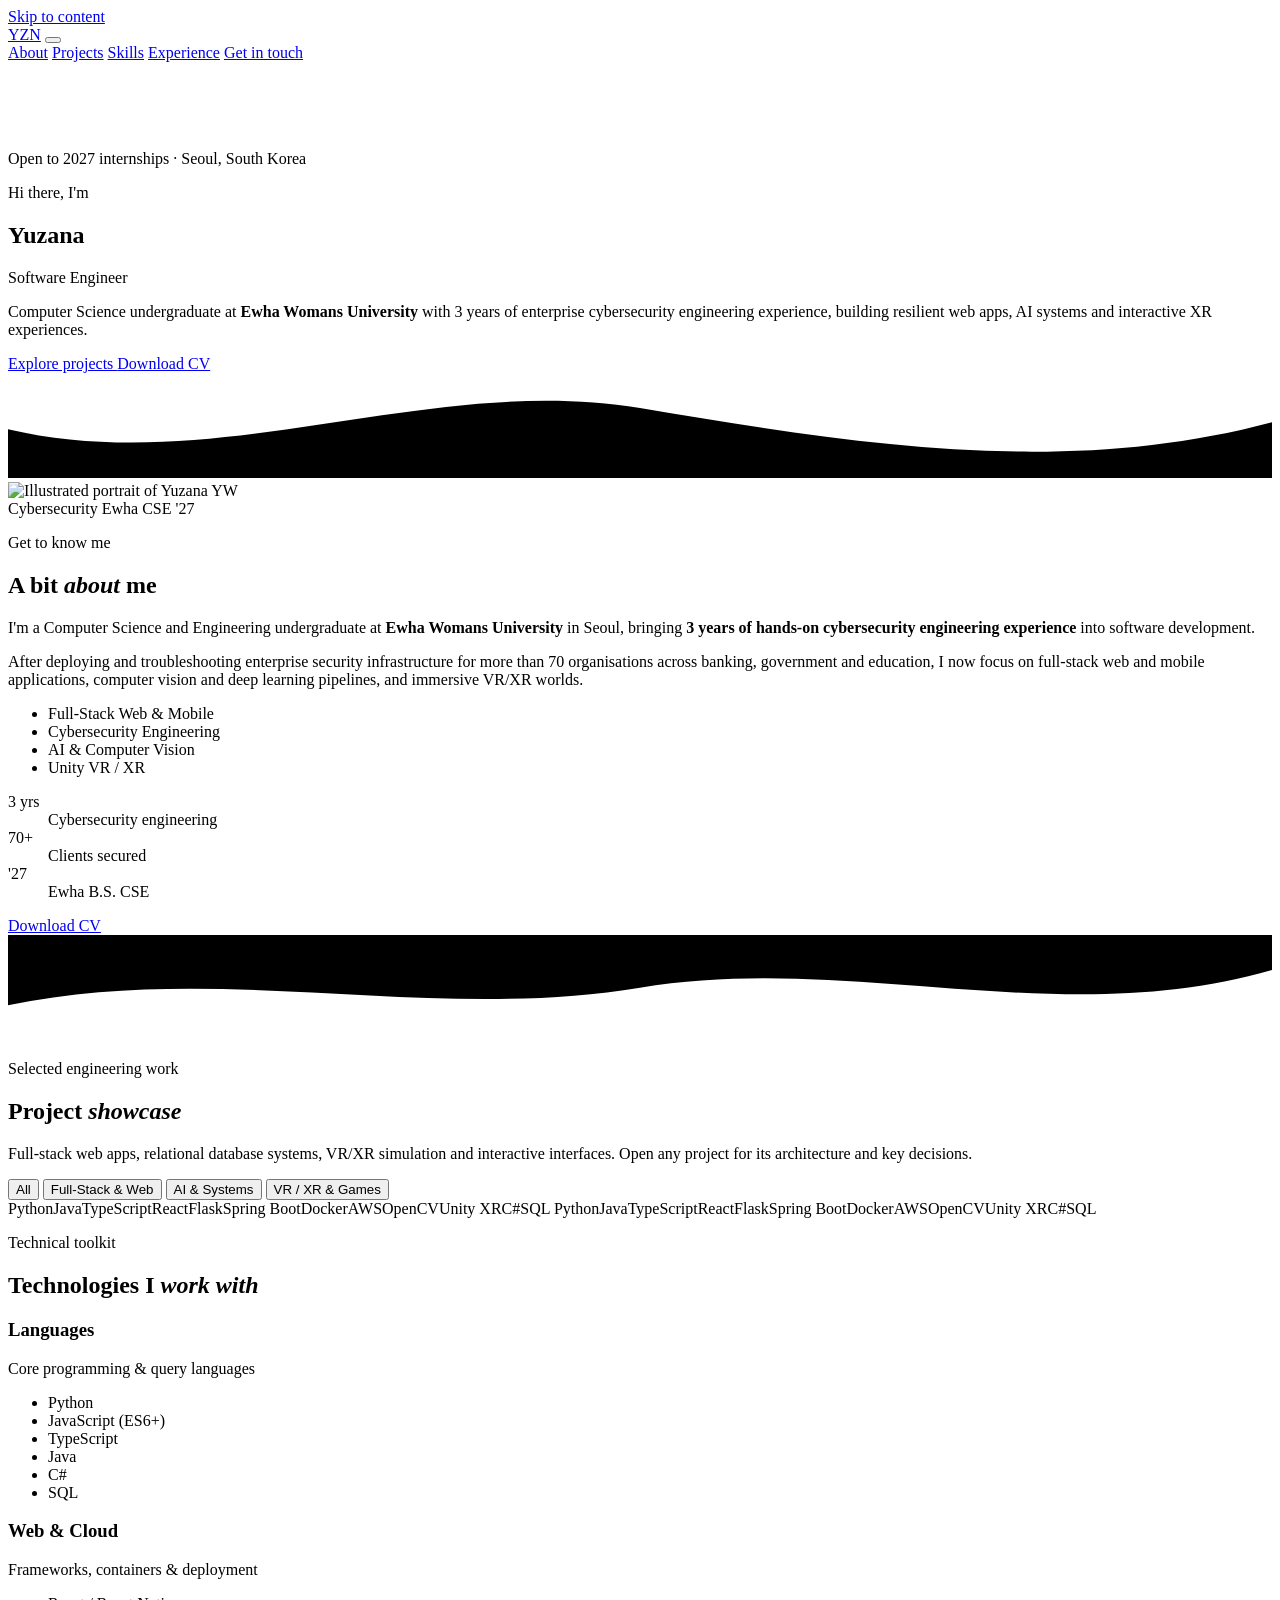
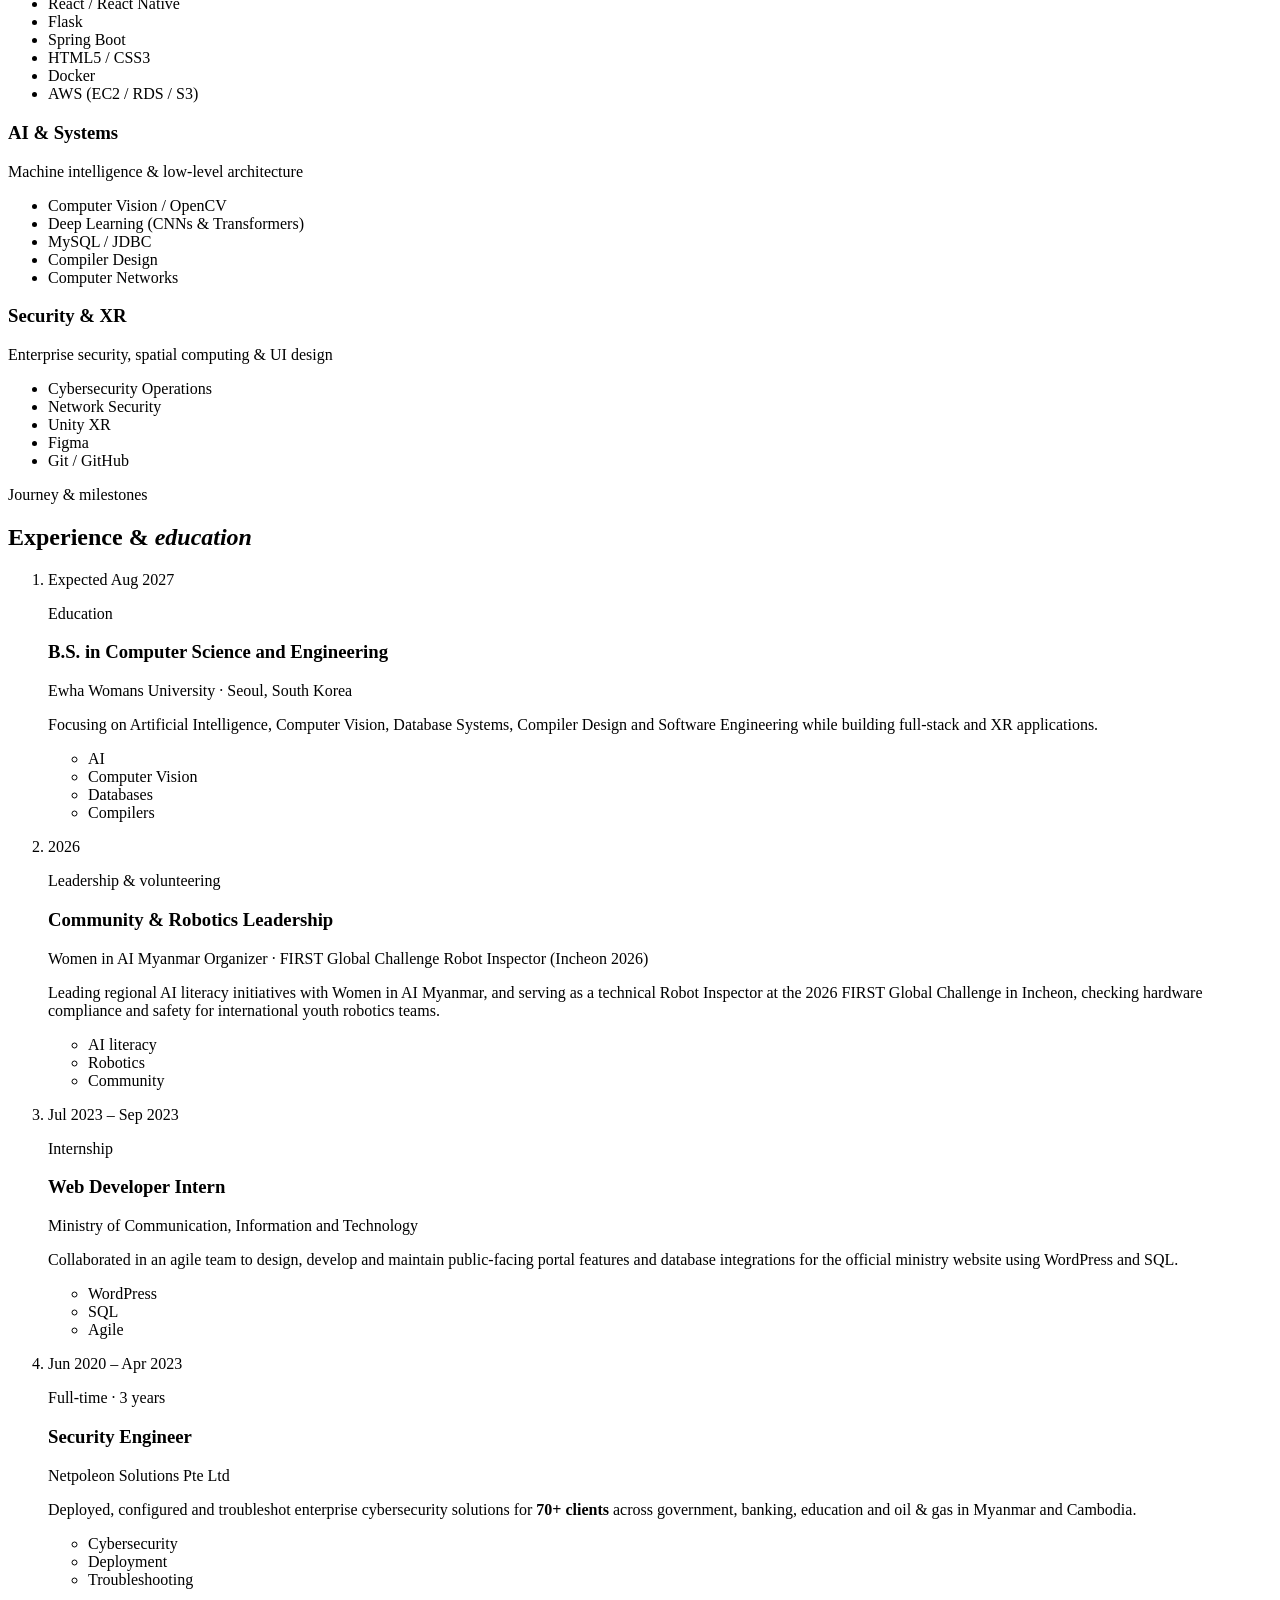
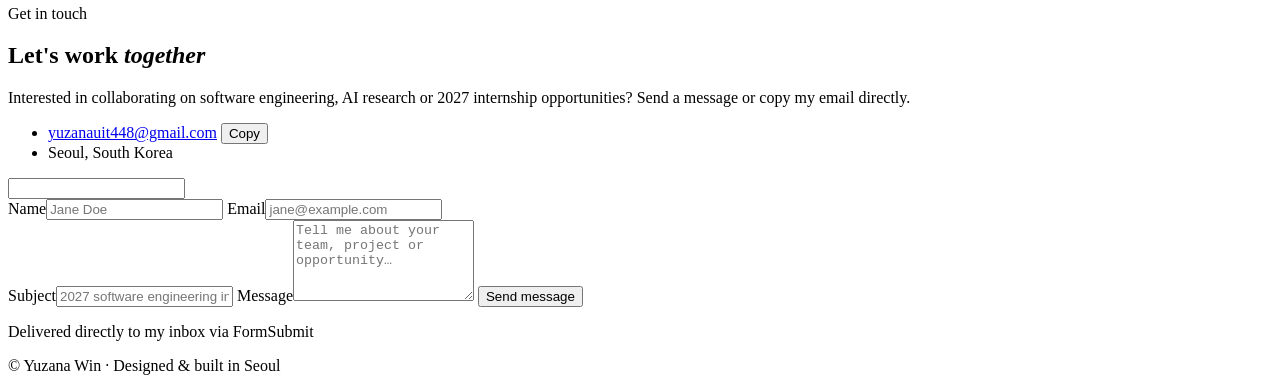
==== index.html @ e13c532b "Rename Downloads/Yuzana Win · Portfolio design/index.html to index.html" ====
<!DOCTYPE html>
<html lang="en">
<head>
  <meta charset="utf-8" />
  <meta name="viewport" content="width=device-width, initial-scale=1" />
  <title>Yuzana Win · Software Engineer</title>
  <meta name="description" content="Yuzana Win — Computer Science undergraduate at Ewha Womans University with 3 years of enterprise cybersecurity engineering experience, building web apps, AI systems and XR experiences." />
  <meta name="theme-color" content="#0A0106" />

  <link rel="preconnect" href="https://fonts.googleapis.com" />
  <link rel="preconnect" href="https://fonts.gstatic.com" crossorigin />
  <link href="https://fonts.googleapis.com/css2?family=Kaushan+Script&family=Playfair+Display:ital,wght@0,500;0,600;0,700;1,500&family=Poppins:wght@300;400;500;600&display=swap" rel="stylesheet" />
  <link rel="stylesheet" href="vendor/fa/css/all.min.css" />
  <link rel="stylesheet" href="style.css" />
</head>

<body>
  <a class="skip-link" href="#main">Skip to content</a>

  <!-- ============ NAV ============ -->
  <header class="nav" id="nav">
    <a href="#home" class="nav__logo" aria-label="Yuzana Win, home">YZN</a>

    <button class="nav__toggle" id="navToggle" aria-label="Open menu" aria-expanded="false" aria-controls="navMenu">
      <span></span><span></span>
    </button>

    <nav class="nav__menu" id="navMenu" aria-label="Main">
      <a href="#about">About</a>
      <a href="#projects">Projects</a>
      <a href="#skills">Skills</a>
      <a href="#experience">Experience</a>
      <a href="#contact" class="nav__cta">Get in touch</a>
    </nav>
  </header>

  <main id="main">

    <!-- ============ HERO ============ -->
    <section class="hero" id="home">
      <div class="hero__glow hero__glow--1" aria-hidden="true"></div>
      <div class="hero__glow hero__glow--2" aria-hidden="true"></div>
      <div class="hero__grid" aria-hidden="true"></div>

      <div class="obj obj--headphone" data-depth="28" data-speed="-0.18" aria-hidden="true"><img src="my_port_img/headphone.webp" alt="" /></div>
      <div class="obj obj--controller" data-depth="-22" data-speed="-0.12" aria-hidden="true"><img src="my_port_img/controller.webp" alt="" /></div>
      <div class="obj obj--laptop" data-depth="18" data-speed="0.10" aria-hidden="true"><img src="my_port_img/laptop.webp" alt="" /></div>
      <div class="obj obj--coffee" data-depth="-32" data-speed="0.16" aria-hidden="true"><img src="my_port_img/coffee.webp" alt="" /></div>

      <div class="hero__content">
        <p class="hero__pill"><span class="dot"></span>Open to 2027 internships<span class="hide-sm"> · Seoul, South Korea</span></p>
        <p class="hero__greet">Hi there, I'm</p>
        <h1 class="hero__name">Yuzana</h1>
        <p class="hero__role">
          <span class="rotator" id="rotator">Software Engineer</span>
        </p>
        <p class="hero__lead">Computer Science undergraduate at <strong>Ewha Womans University</strong> with 3 years of enterprise cybersecurity engineering experience, building resilient web apps, AI systems and interactive XR experiences.</p>
        <div class="hero__actions">
          <a href="#projects" class="btn btn--primary">Explore projects <i class="fa-solid fa-arrow-down"></i></a>
          <a href="asset/CV.pdf" class="btn btn--ghost" target="_blank" rel="noopener">Download CV</a>
        </div>
      </div>

      <a href="#about" class="hero__scroll" aria-label="Scroll to About"><span></span></a>

      <svg class="wave wave--bottom" viewBox="0 0 1440 120" preserveAspectRatio="none" aria-hidden="true">
        <path d="M0,64 C240,120 480,0 720,40 C960,80 1200,120 1440,56 L1440,120 L0,120 Z" />
      </svg>
    </section>

    <!-- ============ ABOUT ============ -->
    <section class="section about" id="about">
      <div class="container about__grid">
        <div class="about__photo reveal">
          <div class="about__ring">
            <img src="my_port_img/me%20copy.jpeg" alt="Illustrated portrait of Yuzana" onerror="this.closest('.about__ring').classList.add('no-img')" />
            <span class="about__initials" aria-hidden="true">YW</span>
          </div>
          <span class="about__badge about__badge--1"><i class="fa-solid fa-shield-halved"></i> Cybersecurity</span>
          <span class="about__badge about__badge--2"><i class="fa-solid fa-graduation-cap"></i> Ewha CSE '27</span>
        </div>

        <div class="about__text">
          <p class="eyebrow reveal">Get to know me</p>
          <h2 class="title reveal">A bit <em>about</em> me</h2>
          <p class="reveal">
            I'm a Computer Science and Engineering undergraduate at <strong>Ewha Womans University</strong> in Seoul,
            bringing <strong>3 years of hands-on cybersecurity engineering experience</strong> into software development.
          </p>
          <p class="reveal">
            After deploying and troubleshooting enterprise security infrastructure for more than 70 organisations across
            banking, government and education, I now focus on full-stack web and mobile applications, computer vision and
            deep learning pipelines, and immersive VR/XR worlds.
          </p>
          <ul class="chips reveal" aria-label="Focus areas">
            <li>Full-Stack Web &amp; Mobile</li><li>Cybersecurity Engineering</li><li>AI &amp; Computer Vision</li><li>Unity VR / XR</li>
          </ul>

          <dl class="stats reveal">
            <div><dt>3 yrs</dt><dd>Cybersecurity engineering</dd></div>
            <div><dt>70+</dt><dd>Clients secured</dd></div>
            <div><dt>'27</dt><dd>Ewha B.S. CSE</dd></div>
          </dl>

          <div class="about__actions reveal">
            <a href="asset/CV.pdf" class="btn btn--dark" target="_blank" rel="noopener"><i class="fa-solid fa-file-arrow-down"></i> Download CV</a>
            <div class="socials">
              <a href="https://github.com/yuzanawinnnn" target="_blank" rel="noopener" aria-label="GitHub"><i class="fa-brands fa-github"></i></a>
              <a href="https://www.linkedin.com/in/yuzanawinn/" target="_blank" rel="noopener" aria-label="LinkedIn"><i class="fa-brands fa-linkedin-in"></i></a>
              <a href="https://leetcode.com/u/suzzanna/" target="_blank" rel="noopener" aria-label="LeetCode"><i class="fa-solid fa-code"></i></a>
              <a href="https://medium.com/@cherry25896" target="_blank" rel="noopener" aria-label="Medium"><i class="fa-brands fa-medium"></i></a>
            </div>
          </div>
        </div>
      </div>
    </section>

    <!-- ============ PROJECTS ============ -->
    <section class="section projects" id="projects">
      <svg class="wave wave--top" viewBox="0 0 1440 120" preserveAspectRatio="none" aria-hidden="true">
        <path d="M0,0 L1440,0 L1440,40 C1200,110 960,20 720,60 C480,100 240,30 0,80 Z" />
      </svg>

      <div class="container">
        <header class="section__head projects__head">
          <div>
            <p class="eyebrow reveal">Selected engineering work</p>
            <h2 class="title reveal">Project <em>showcase</em></h2>
            <p class="section__sub reveal">Full-stack web apps, relational database systems, VR/XR simulation and interactive interfaces. Open any project for its architecture and key decisions.</p>
          </div>
          <div class="filters reveal" role="group" aria-label="Filter projects">
            <button type="button" class="filter is-active" data-filter="all" aria-pressed="true">All</button>
            <button type="button" class="filter" data-filter="fullstack" aria-pressed="false">Full-Stack &amp; Web</button>
            <button type="button" class="filter" data-filter="ai-systems" aria-pressed="false">AI &amp; Systems</button>
            <button type="button" class="filter" data-filter="xr-games" aria-pressed="false">VR / XR &amp; Games</button>
          </div>
        </header>

        <div class="projects__grid" id="projectsGrid">
          <!-- Cards are rendered from the project data in script.js -->
        </div>
      </div>
    </section>

    <!-- ============ MARQUEE ============ -->
    <div class="marquee-wrap" aria-hidden="true"><div class="marquee">
      <div class="marquee__track">
        <span>Python</span><span>Java</span><span>TypeScript</span><span>React</span><span>Flask</span><span>Spring Boot</span><span>Docker</span><span>AWS</span><span>OpenCV</span><span>Unity XR</span><span>C#</span><span>SQL</span>
        <span>Python</span><span>Java</span><span>TypeScript</span><span>React</span><span>Flask</span><span>Spring Boot</span><span>Docker</span><span>AWS</span><span>OpenCV</span><span>Unity XR</span><span>C#</span><span>SQL</span>
      </div>
    </div></div>

    <!-- ============ SKILLS ============ -->
    <section class="section skills" id="skills">
      <div class="container">
        <header class="section__head">
          <p class="eyebrow reveal">Technical toolkit</p>
          <h2 class="title reveal">Technologies I <em>work with</em></h2>
        </header>

        <div class="skills__grid">
          <div class="skill-card reveal">
            <div class="skill-card__head">
              <div class="skill-card__icon"><i class="fa-solid fa-terminal"></i></div>
              <div><h3>Languages</h3><p>Core programming &amp; query languages</p></div>
            </div>
            <ul class="pills">
              <li><i class="fa-brands fa-python"></i>Python</li>
              <li><i class="fa-brands fa-js"></i>JavaScript (ES6+)</li>
              <li><i class="fa-solid fa-t"></i>TypeScript</li>
              <li><i class="fa-brands fa-java"></i>Java</li>
              <li><i class="fa-solid fa-hashtag"></i>C#</li>
              <li><i class="fa-solid fa-database"></i>SQL</li>
            </ul>
          </div>

          <div class="skill-card reveal">
            <div class="skill-card__head">
              <div class="skill-card__icon"><i class="fa-solid fa-cloud"></i></div>
              <div><h3>Web &amp; Cloud</h3><p>Frameworks, containers &amp; deployment</p></div>
            </div>
            <ul class="pills">
              <li><i class="fa-brands fa-react"></i>React / React Native</li>
              <li><i class="fa-solid fa-flask"></i>Flask</li>
              <li><i class="fa-solid fa-leaf"></i>Spring Boot</li>
              <li><i class="fa-brands fa-html5"></i>HTML5 / CSS3</li>
              <li><i class="fa-brands fa-docker"></i>Docker</li>
              <li><i class="fa-brands fa-aws"></i>AWS (EC2 / RDS / S3)</li>
            </ul>
          </div>

          <div class="skill-card reveal">
            <div class="skill-card__head">
              <div class="skill-card__icon"><i class="fa-solid fa-microchip"></i></div>
              <div><h3>AI &amp; Systems</h3><p>Machine intelligence &amp; low-level architecture</p></div>
            </div>
            <ul class="pills">
              <li><i class="fa-solid fa-eye"></i>Computer Vision / OpenCV</li>
              <li><i class="fa-solid fa-brain"></i>Deep Learning (CNNs &amp; Transformers)</li>
              <li><i class="fa-solid fa-server"></i>MySQL / JDBC</li>
              <li><i class="fa-solid fa-gears"></i>Compiler Design</li>
              <li><i class="fa-solid fa-network-wired"></i>Computer Networks</li>
            </ul>
          </div>

          <div class="skill-card reveal">
            <div class="skill-card__head">
              <div class="skill-card__icon"><i class="fa-solid fa-shield-halved"></i></div>
              <div><h3>Security &amp; XR</h3><p>Enterprise security, spatial computing &amp; UI design</p></div>
            </div>
            <ul class="pills">
              <li><i class="fa-solid fa-user-shield"></i>Cybersecurity Operations</li>
              <li><i class="fa-solid fa-lock"></i>Network Security</li>
              <li><i class="fa-solid fa-vr-cardboard"></i>Unity XR</li>
              <li><i class="fa-brands fa-figma"></i>Figma</li>
              <li><i class="fa-brands fa-git-alt"></i>Git / GitHub</li>
            </ul>
          </div>
        </div>
      </div>
    </section>

    <!-- ============ EXPERIENCE & EDUCATION ============ -->
    <section class="section experience" id="experience">
      <div class="container container--narrow">
        <header class="section__head section__head--center">
          <p class="eyebrow reveal">Journey &amp; milestones</p>
          <h2 class="title reveal">Experience &amp; <em>education</em></h2>
        </header>

        <ol class="timeline">
          <li class="timeline__item reveal">
            <span class="timeline__dot" aria-hidden="true"></span>
            <div class="timeline__card">
              <div class="timeline__meta">
                <p class="timeline__date"><i class="fa-regular fa-calendar"></i> Expected Aug 2027</p>
                <span class="timeline__type"><i class="fa-solid fa-graduation-cap"></i> Education</span>
              </div>
              <h3>B.S. in Computer Science and Engineering</h3>
              <p class="timeline__org">Ewha Womans University · Seoul, South Korea</p>
              <p>Focusing on Artificial Intelligence, Computer Vision, Database Systems, Compiler Design and Software Engineering while building full-stack and XR applications.</p>
              <ul class="tags tags--light"><li>AI</li><li>Computer Vision</li><li>Databases</li><li>Compilers</li></ul>
            </div>
          </li>
          <li class="timeline__item reveal">
            <span class="timeline__dot" aria-hidden="true"></span>
            <div class="timeline__card">
              <div class="timeline__meta">
                <p class="timeline__date"><i class="fa-regular fa-calendar"></i> 2026</p>
                <span class="timeline__type"><i class="fa-solid fa-people-group"></i> Leadership &amp; volunteering</span>
              </div>
              <h3>Community &amp; Robotics Leadership</h3>
              <p class="timeline__org">Women in AI Myanmar Organizer · FIRST Global Challenge Robot Inspector (Incheon 2026)</p>
              <p>Leading regional AI literacy initiatives with Women in AI Myanmar, and serving as a technical Robot Inspector at the 2026 FIRST Global Challenge in Incheon, checking hardware compliance and safety for international youth robotics teams.</p>
              <ul class="tags tags--light"><li>AI literacy</li><li>Robotics</li><li>Community</li></ul>
            </div>
          </li>
          <li class="timeline__item reveal">
            <span class="timeline__dot" aria-hidden="true"></span>
            <div class="timeline__card">
              <div class="timeline__meta">
                <p class="timeline__date"><i class="fa-regular fa-calendar"></i> Jul 2023 – Sep 2023</p>
                <span class="timeline__type"><i class="fa-solid fa-briefcase"></i> Internship</span>
              </div>
              <h3>Web Developer Intern</h3>
              <p class="timeline__org">Ministry of Communication, Information and Technology</p>
              <p>Collaborated in an agile team to design, develop and maintain public-facing portal features and database integrations for the official ministry website using WordPress and SQL.</p>
              <ul class="tags tags--light"><li>WordPress</li><li>SQL</li><li>Agile</li></ul>
            </div>
          </li>
          <li class="timeline__item reveal">
            <span class="timeline__dot" aria-hidden="true"></span>
            <div class="timeline__card">
              <div class="timeline__meta">
                <p class="timeline__date"><i class="fa-regular fa-calendar"></i> Jun 2020 – Apr 2023</p>
                <span class="timeline__type"><i class="fa-solid fa-briefcase"></i> Full-time · 3 years</span>
              </div>
              <h3>Security Engineer</h3>
              <p class="timeline__org">Netpoleon Solutions Pte Ltd</p>
              <p>Deployed, configured and troubleshot enterprise cybersecurity solutions for <strong>70+ clients</strong> across government, banking, education and oil &amp; gas in Myanmar and Cambodia.</p>
              <ul class="tags tags--light"><li>Cybersecurity</li><li>Deployment</li><li>Troubleshooting</li></ul>
            </div>
          </li>
        </ol>
      </div>
    </section>

    <!-- ============ CONTACT ============ -->
    <section class="section contact" id="contact">
      <div class="container contact__grid">
        <div class="contact__intro">
          <p class="eyebrow eyebrow--light reveal">Get in touch</p>
          <h2 class="title title--light reveal">Let's work <em>together</em></h2>
          <p class="reveal">Interested in collaborating on software engineering, AI research or 2027 internship opportunities? Send a message or copy my email directly.</p>
          <ul class="contact__list reveal">
            <li>
              <i class="fa-regular fa-envelope"></i>
              <a href="mailto:yuzanauit448@gmail.com" id="emailText">yuzanauit448@gmail.com</a>
              <button type="button" class="copy-btn" id="copyEmail"><i class="fa-regular fa-copy"></i> <span>Copy</span></button>
            </li>
            <li><i class="fa-solid fa-location-dot"></i>Seoul, South Korea</li>
          </ul>
          <div class="socials socials--light reveal">
            <a href="https://github.com/yuzanawinnnn" target="_blank" rel="noopener" aria-label="GitHub"><i class="fa-brands fa-github"></i></a>
            <a href="https://www.linkedin.com/in/yuzanawinn/" target="_blank" rel="noopener" aria-label="LinkedIn"><i class="fa-brands fa-linkedin-in"></i></a>
            <a href="https://leetcode.com/u/suzzanna/" target="_blank" rel="noopener" aria-label="LeetCode"><i class="fa-solid fa-code"></i></a>
            <a href="https://medium.com/@cherry25896" target="_blank" rel="noopener" aria-label="Medium"><i class="fa-brands fa-medium"></i></a>
          </div>
        </div>

        <form class="form reveal" id="contactForm" action="https://formsubmit.co/yuzanauit448@gmail.com" method="POST">
          <input type="hidden" name="_subject" value="New portfolio inquiry from yuzana's website" />
          <input type="hidden" name="_template" value="table" />
          <input type="text" name="_honey" class="hp" tabindex="-1" autocomplete="off" aria-hidden="true" />
          <div class="form__row">
            <label class="field"><span>Name</span><input type="text" name="name" autocomplete="name" placeholder="Jane Doe" required /></label>
            <label class="field"><span>Email</span><input type="email" name="email" autocomplete="email" placeholder="jane@example.com" required /></label>
          </div>
          <label class="field"><span>Subject</span><input type="text" name="subject" placeholder="2027 software engineering internship" required /></label>
          <label class="field"><span>Message</span><textarea name="message" rows="5" placeholder="Tell me about your team, project or opportunity…" required></textarea></label>
          <button type="submit" class="btn btn--primary btn--block">Send message <i class="fa-solid fa-paper-plane"></i></button>
          <p class="form__note"><i class="fa-solid fa-lock"></i> Delivered directly to my inbox via FormSubmit</p>
        </form>
      </div>

      <footer class="footer">
        <p>© <span id="year"></span> Yuzana Win · Designed &amp; built in Seoul</p>
        <a href="#home" class="footer__top" aria-label="Back to top"><i class="fa-solid fa-arrow-up"></i></a>
      </footer>
    </section>

  </main>

  <!-- ============ PROJECT DETAILS DIALOG ============ -->
  <dialog class="modal" id="projectModal" aria-labelledby="modalTitle">
    <button type="button" class="modal__close" id="modalClose" aria-label="Close project details"><i class="fa-solid fa-xmark"></i></button>
    <div id="modalBody"></div>
  </dialog>

  <script src="script.js"></script>
  <script>{const f=document.getElementById('contactForm');f.addEventListener('submit',e=>{e.preventDefault();f.querySelector('button').textContent='Preview only: the live site sends this via FormSubmit';});}</script>
</body>
</html>
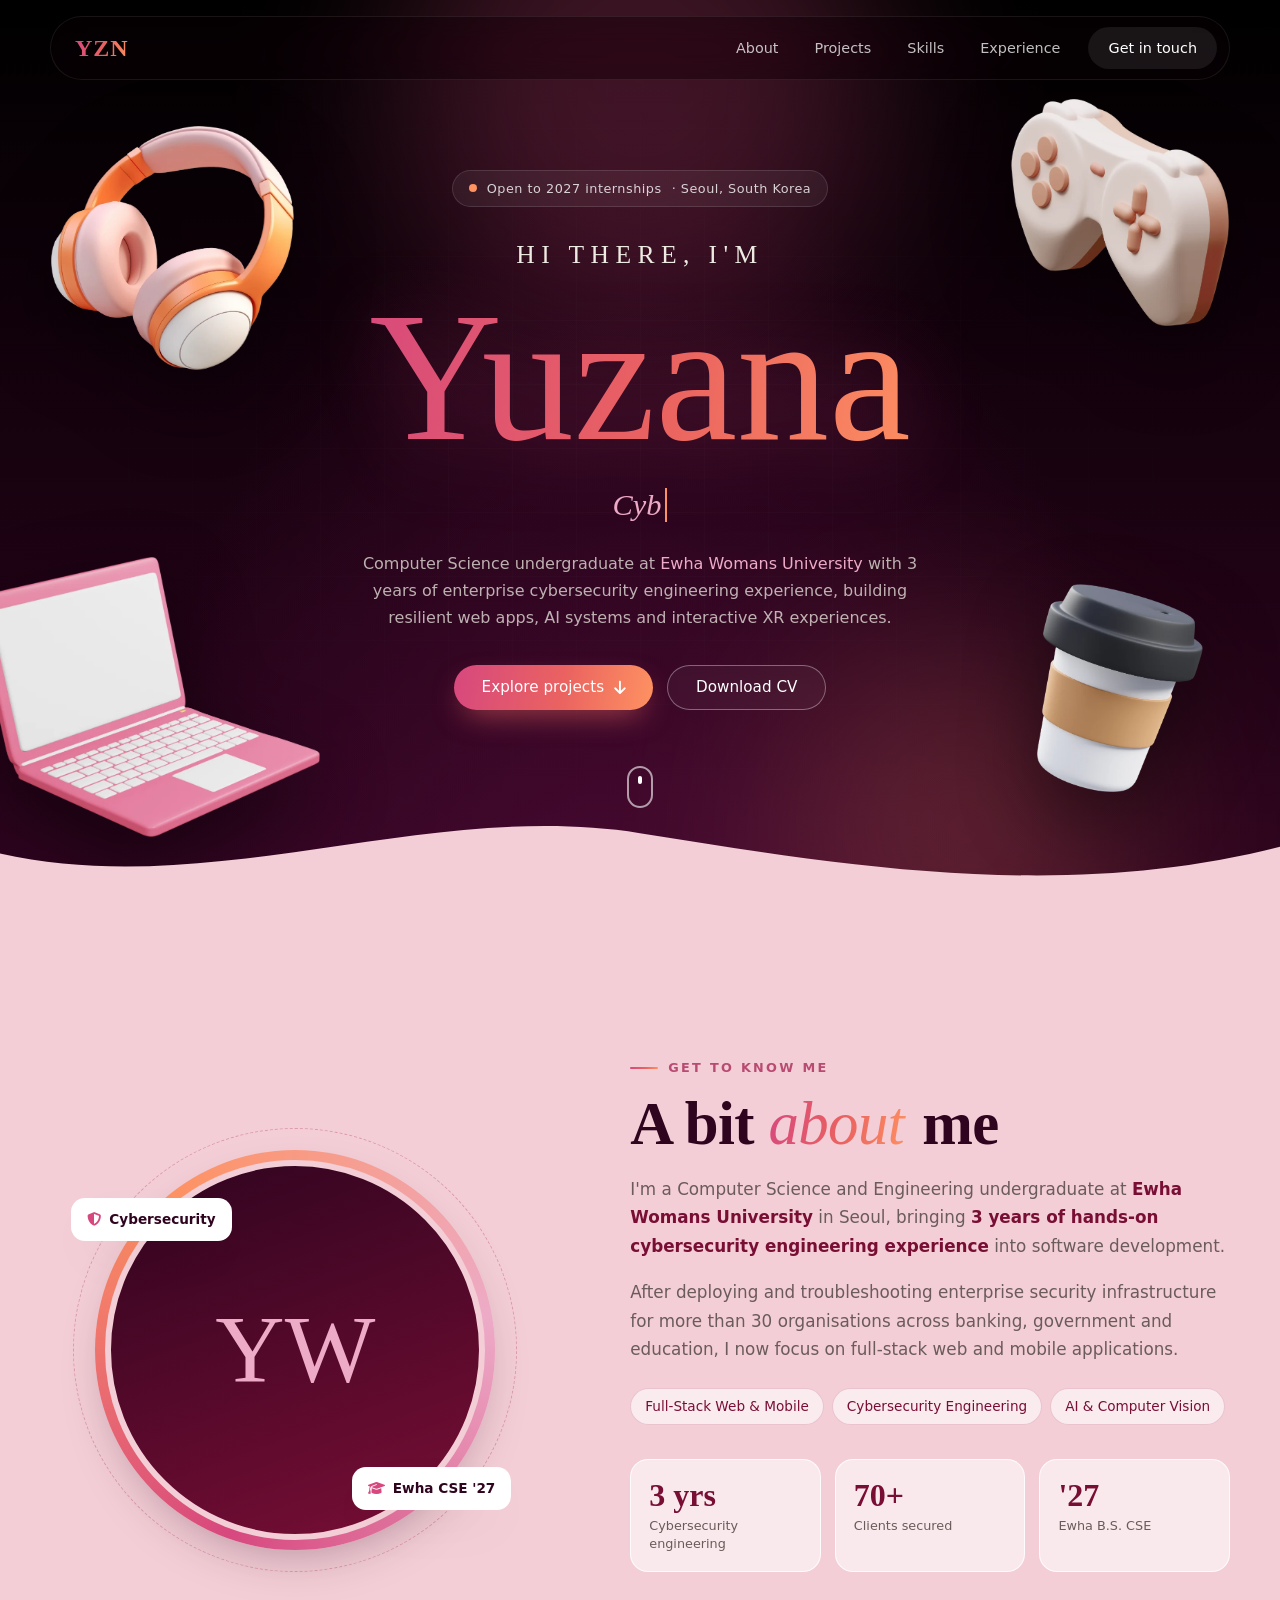
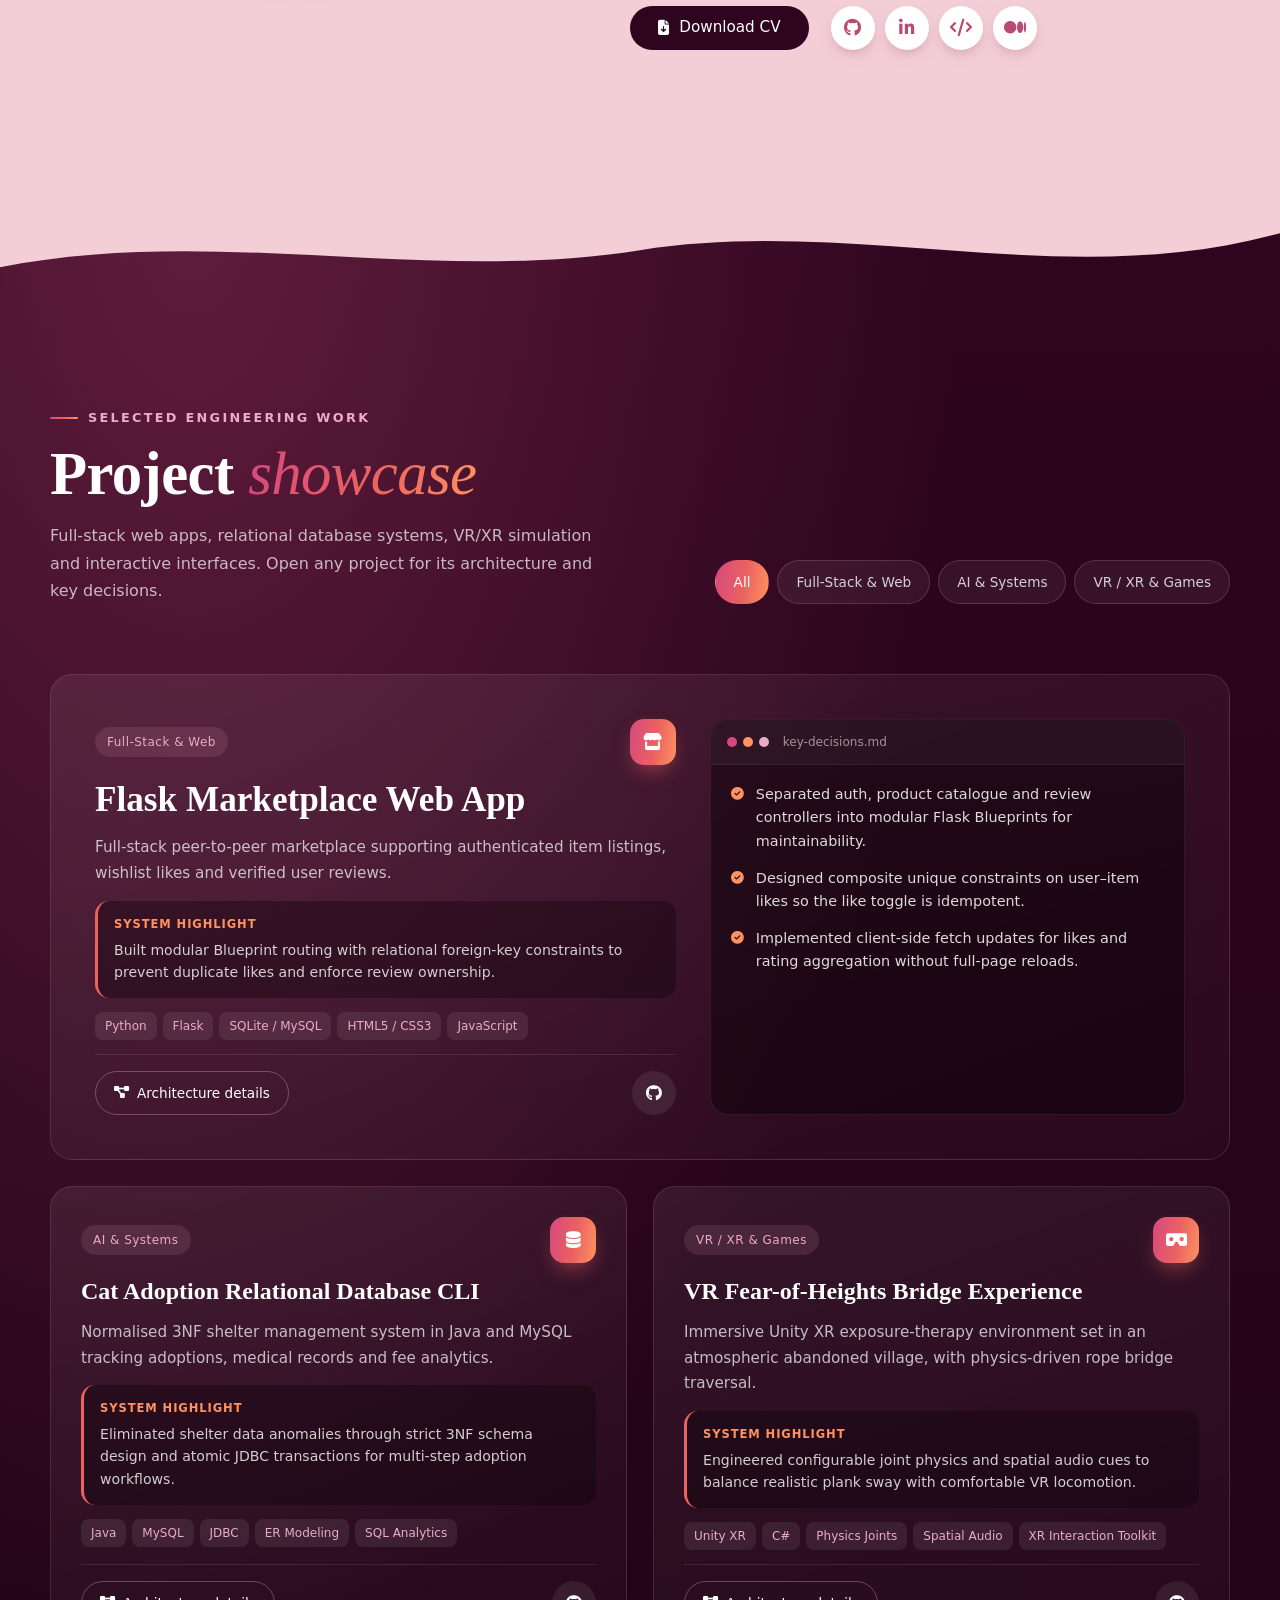
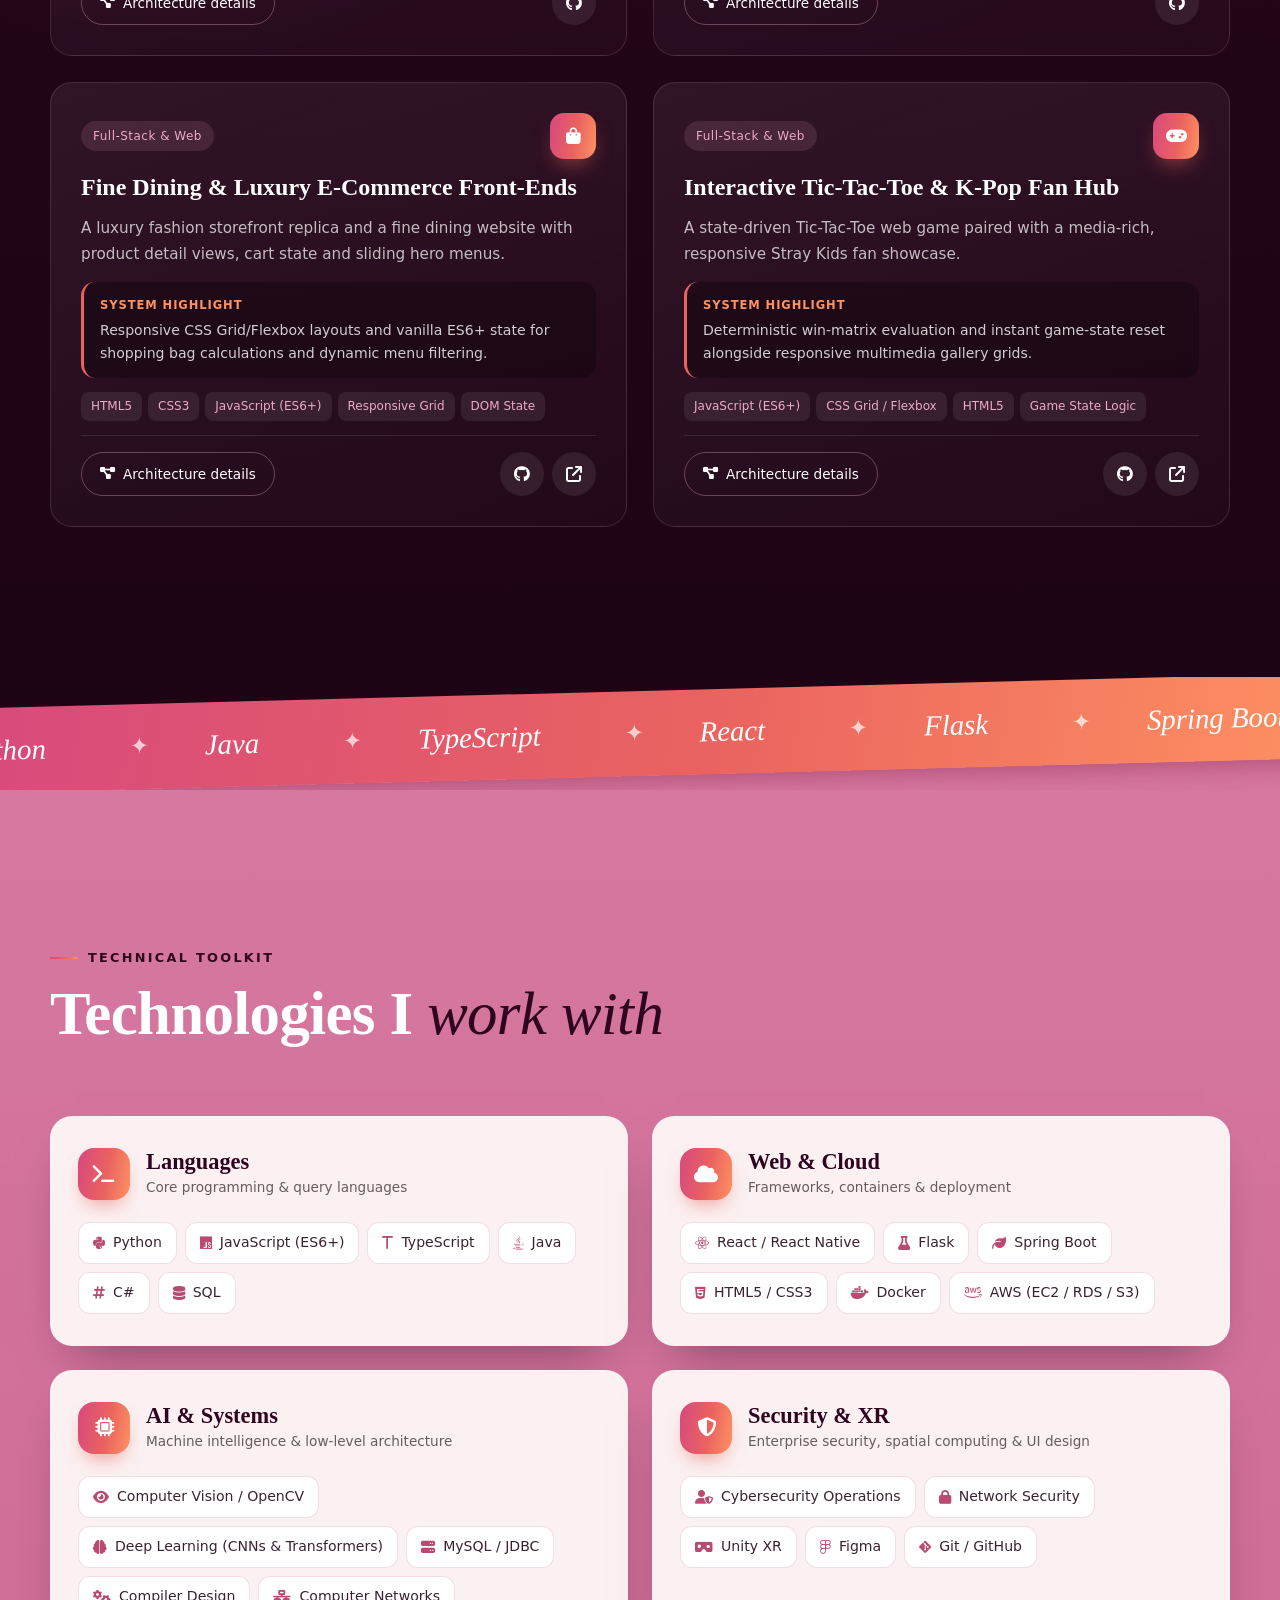
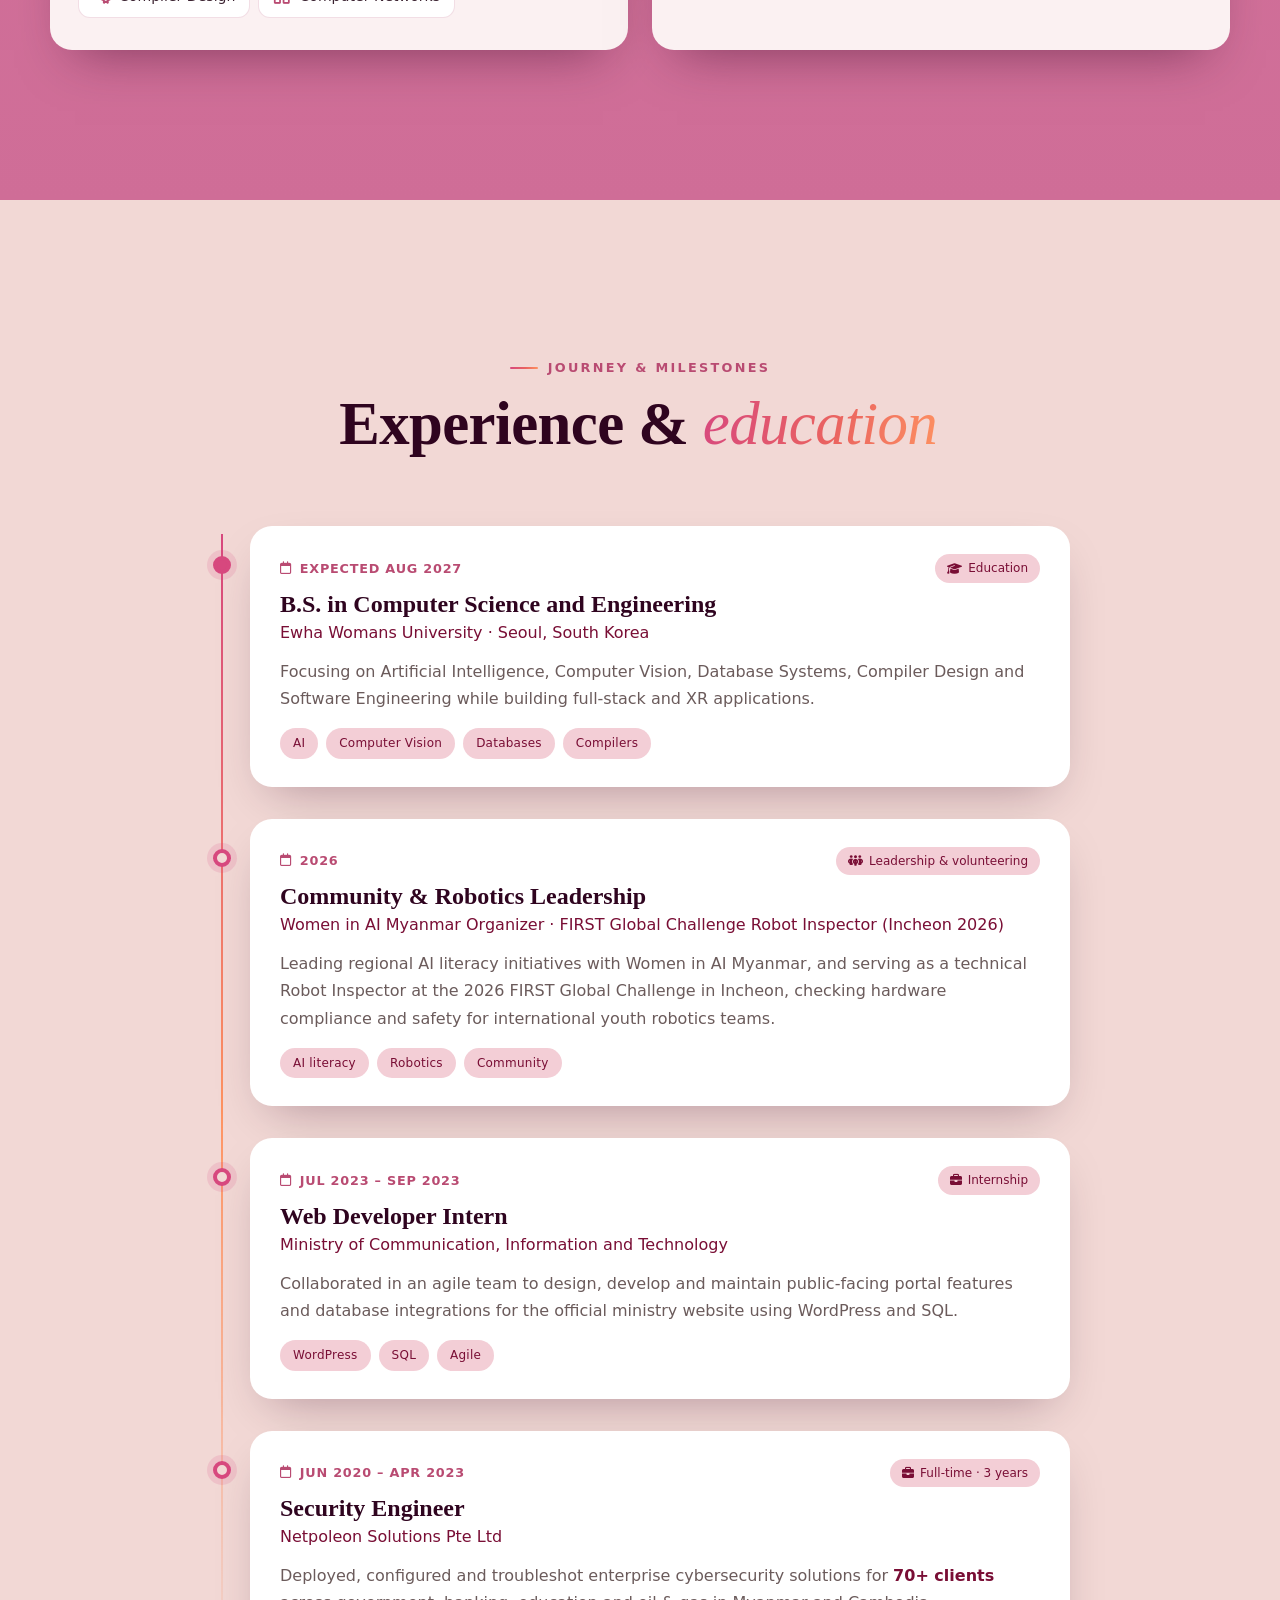
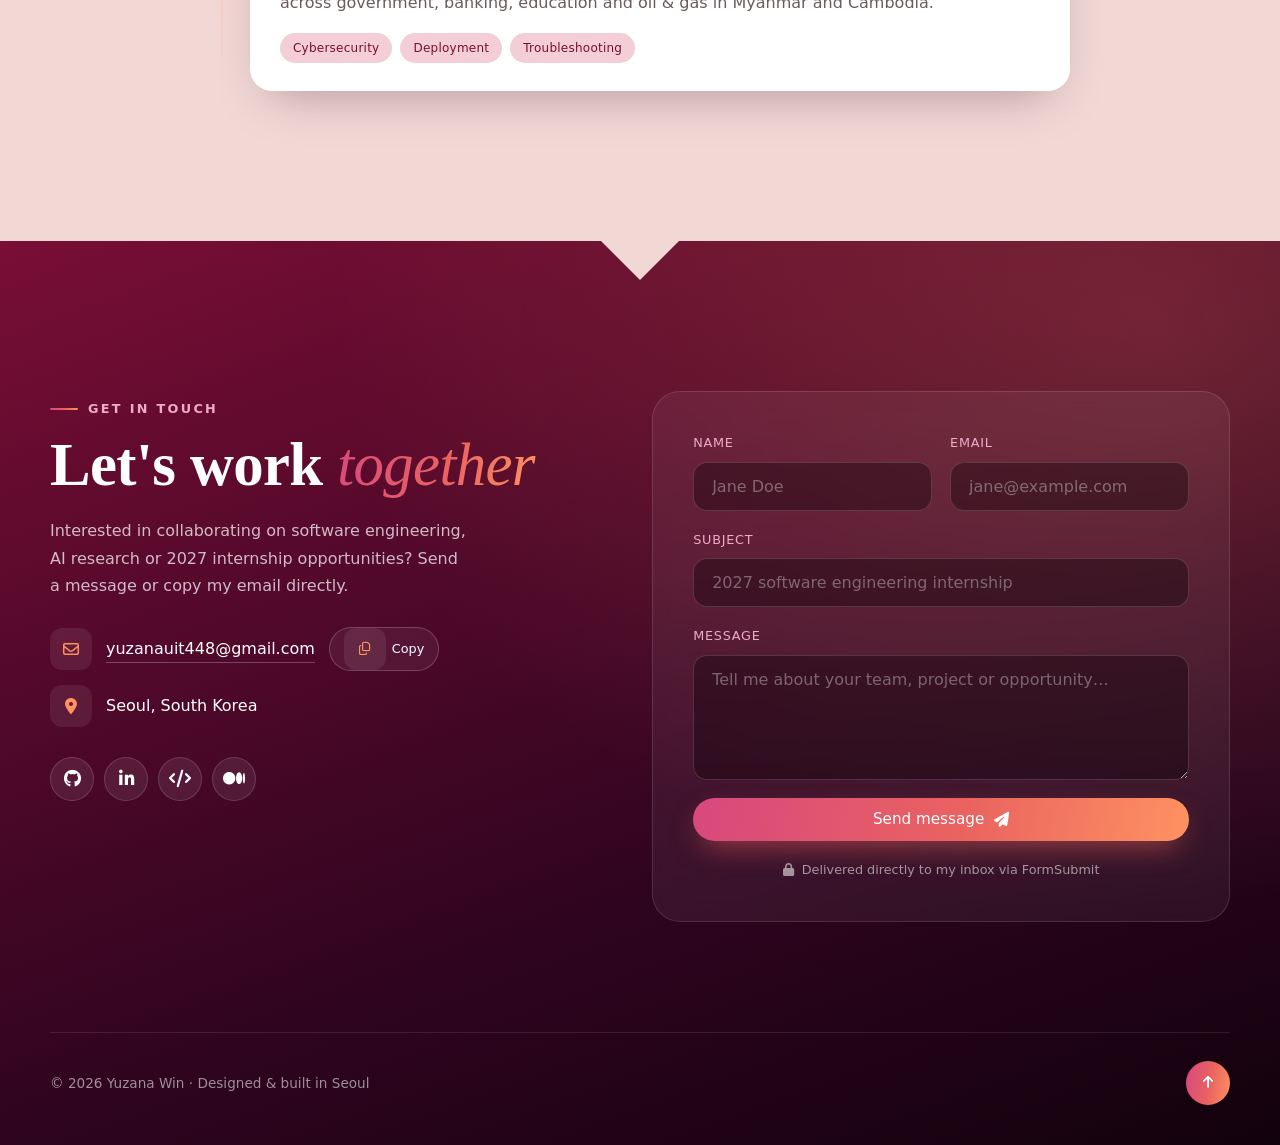
==== commit 3f8d0e73: "Update index.html" ====
--- a/index.html
+++ b/index.html
@@ -88,12 +88,11 @@
             bringing <strong>3 years of hands-on cybersecurity engineering experience</strong> into software development.
           </p>
           <p class="reveal">
-            After deploying and troubleshooting enterprise security infrastructure for more than 70 organisations across
-            banking, government and education, I now focus on full-stack web and mobile applications, computer vision and
-            deep learning pipelines, and immersive VR/XR worlds.
+            After deploying and troubleshooting enterprise security infrastructure for more than 30 organisations across
+            banking, government and education, I now focus on full-stack web and mobile applications.
           </p>
           <ul class="chips reveal" aria-label="Focus areas">
-            <li>Full-Stack Web &amp; Mobile</li><li>Cybersecurity Engineering</li><li>AI &amp; Computer Vision</li><li>Unity VR / XR</li>
+            <li>Full-Stack Web &amp; Mobile</li><li>Cybersecurity Engineering</li><li>AI &amp; Computer Vision</li>
           </ul>
 
           <dl class="stats reveal">
--- a/style.css
+++ b/style.css
@@ -0,0 +1,540 @@
+/* =========================================================
+   Yuzana Win · Portfolio
+   Palette kept from the original site
+   ========================================================= */
+:root {
+  --ink: #0a0106;
+  --plum-950: #12020c;
+  --plum-900: #1d0414;
+  --plum: #2f041f;
+  --wine: #790e35;
+  --rose: #b94b72;
+  --orchid: #d678a0;
+  --blush: #edabc7;
+  --petal: #f3ced6;
+  --cream: #f2d8d5;
+  --paper: #fbf1f2;
+  --text: #3a2230;
+  --text-soft: #6b5b5b;
+  --pink: #d7487e;
+  --coral: #ea6360;
+  --peach: #fe9261;
+  --grad: linear-gradient(100deg, var(--pink), var(--coral) 55%, var(--peach));
+
+  --f-display: "Playfair Display", Georgia, serif;
+  --f-script: "Kaushan Script", cursive;
+  --f-body: "Poppins", system-ui, sans-serif;
+
+  --radius: 22px;
+  --shadow: 0 20px 50px -20px rgba(47, 4, 31, .35);
+  --ease: cubic-bezier(.2, .8, .2, 1);
+}
+
+*, *::before, *::after { box-sizing: border-box; margin: 0; padding: 0; }
+html { scroll-behavior: smooth; scroll-padding-top: 80px; }
+body {
+  font-family: var(--f-body);
+  font-size: 16px;
+  line-height: 1.7;
+  color: var(--text);
+  background: var(--ink);
+  overflow-x: hidden;
+  -webkit-font-smoothing: antialiased;
+}
+img { max-width: 100%; display: block; }
+main { overflow-x: clip; }
+a { color: inherit; text-decoration: none; }
+ul, ol { list-style: none; }
+::selection { background: var(--pink); color: #fff; }
+
+.skip-link { position: absolute; left: -999px; top: 8px; z-index: 200; background: #fff; color: var(--plum); padding: 8px 14px; border-radius: 8px; }
+.skip-link:focus { left: 8px; }
+:focus-visible { outline: 2px solid var(--peach); outline-offset: 3px; border-radius: 6px; }
+
+.container { width: min(1180px, 100% - 48px); margin-inline: auto; position: relative; z-index: 2; }
+.container--narrow { width: min(860px, 100% - 48px); }
+
+/* ---------- Shared type ---------- */
+.eyebrow {
+  display: inline-flex; align-items: center; gap: 10px;
+  font-size: .8rem; font-weight: 600; letter-spacing: .18em; text-transform: uppercase;
+  color: var(--rose); margin-bottom: 12px;
+}
+.eyebrow::before { content: ""; width: 28px; height: 2px; background: var(--grad); border-radius: 2px; }
+.eyebrow--light { color: var(--blush); }
+
+.title {
+  font-family: var(--f-display); font-weight: 700;
+  font-size: clamp(2.3rem, 5vw, 3.8rem); line-height: 1.08;
+  color: var(--plum); letter-spacing: -.01em;
+}
+.title em {
+  font-style: italic; font-weight: 500;
+  background: var(--grad); -webkit-background-clip: text; background-clip: text; color: transparent;
+  padding-right: .06em;
+}
+.title--light { color: #fff; }
+
+.section { position: relative; padding: clamp(90px, 12vw, 150px) 0; }
+.section__head { margin-bottom: clamp(40px, 6vw, 70px); }
+.section__head--center { text-align: center; }
+.section__head--center .eyebrow { justify-content: center; }
+
+/* ---------- Buttons ---------- */
+.btn {
+  display: inline-flex; align-items: center; justify-content: center; gap: 10px;
+  padding: 14px 28px; border-radius: 999px; border: 0; cursor: pointer;
+  font: 500 .95rem/1 var(--f-body);
+  transition: transform .3s var(--ease), box-shadow .3s var(--ease), background .3s, color .3s;
+}
+.btn:hover { transform: translateY(-3px); }
+.btn--primary { background: var(--grad); color: #fff; box-shadow: 0 12px 30px -10px rgba(234, 99, 96, .7); }
+.btn--primary:hover { box-shadow: 0 18px 40px -10px rgba(234, 99, 96, .9); }
+.btn--ghost { color: #fff; border: 1.5px solid rgba(255, 255, 255, .35); background: rgba(255, 255, 255, .04); backdrop-filter: blur(6px); }
+.btn--ghost:hover { border-color: var(--peach); color: var(--peach); }
+.btn--dark { background: var(--plum); color: #fff; }
+.btn--dark:hover { background: var(--wine); }
+.btn--block { width: 100%; }
+
+/* ---------- Chips & tags ---------- */
+.chips, .tags { display: flex; flex-wrap: wrap; gap: 8px; }
+.chips li {
+  padding: 6px 14px; border-radius: 999px; font-size: .85rem; font-weight: 500;
+  background: rgba(255, 255, 255, .6); border: 1px solid rgba(185, 75, 114, .25); color: var(--wine);
+}
+.tags li {
+  padding: 4px 12px; border-radius: 999px; font-size: .75rem; font-weight: 500; letter-spacing: .02em;
+  background: rgba(237, 171, 199, .12); color: var(--blush); border: 1px solid rgba(237, 171, 199, .25);
+}
+.tags--light li { background: var(--petal); color: var(--wine); border-color: transparent; }
+
+/* ---------- Socials ---------- */
+.socials { display: flex; gap: 10px; }
+.socials a {
+  width: 44px; height: 44px; display: grid; place-items: center; border-radius: 50%;
+  background: #fff; color: var(--rose); font-size: 1.1rem;
+  box-shadow: 0 6px 16px -8px rgba(121, 14, 53, .5);
+  transition: transform .3s var(--ease), background .3s, color .3s;
+}
+.socials a:hover { transform: translateY(-4px) rotate(-6deg); background: var(--grad); color: #fff; }
+.socials--light a { background: rgba(255, 255, 255, .08); color: #fff; box-shadow: none; border: 1px solid rgba(255, 255, 255, .15); }
+
+/* =========================================================
+   NAV
+   ========================================================= */
+.nav {
+  position: fixed; z-index: 100; top: 16px; left: 50%; translate: -50% 0;
+  width: min(1180px, 100% - 32px);
+  display: flex; align-items: center; justify-content: space-between;
+  padding: 10px 12px 10px 24px; border-radius: 999px;
+  background: rgba(10, 1, 6, .45); border: 1px solid rgba(255, 255, 255, .08);
+  backdrop-filter: blur(14px) saturate(140%); -webkit-backdrop-filter: blur(14px) saturate(140%);
+  transition: background .4s, box-shadow .4s, top .4s;
+}
+.nav.is-scrolled { background: rgba(10, 1, 6, .85); box-shadow: 0 10px 30px -12px rgba(0, 0, 0, .6); top: 10px; }
+.nav__logo {
+  font-family: var(--f-display); font-weight: 800; font-size: 1.5rem; letter-spacing: .04em;
+  background: var(--grad); -webkit-background-clip: text; background-clip: text; color: transparent;
+}
+.nav__menu { display: flex; align-items: center; gap: 4px; }
+.nav__menu a {
+  position: relative; padding: 9px 16px; border-radius: 999px;
+  font-size: .9rem; font-weight: 500; color: rgba(255, 255, 255, .75);
+  transition: color .3s, background .3s;
+}
+.nav__menu a:hover, .nav__menu a.is-active { color: #fff; background: rgba(255, 255, 255, .08); }
+.nav__menu a.is-active::after {
+  content: ""; position: absolute; left: 50%; bottom: 3px; width: 4px; height: 4px; translate: -50% 0;
+  border-radius: 50%; background: var(--peach);
+}
+.nav__menu .nav__cta { background: var(--grad); color: #fff; margin-left: 8px; padding-inline: 20px; }
+.nav__menu .nav__cta:hover { background: var(--grad); filter: brightness(1.08); }
+.nav__menu .nav__cta::after { display: none; }
+
+.nav__toggle { display: none; width: 44px; height: 44px; border-radius: 50%; border: 0; background: rgba(255, 255, 255, .08); cursor: pointer; position: relative; }
+.nav__toggle span { position: absolute; left: 13px; width: 18px; height: 2px; border-radius: 2px; background: #fff; transition: .35s var(--ease); }
+.nav__toggle span:first-child { top: 18px; }
+.nav__toggle span:last-child { top: 25px; width: 12px; }
+.nav__toggle[aria-expanded="true"] span:first-child { top: 21px; rotate: 45deg; }
+.nav__toggle[aria-expanded="true"] span:last-child { top: 21px; width: 18px; rotate: -45deg; }
+
+/* =========================================================
+   HERO
+   ========================================================= */
+.hero {
+  position: relative; min-height: 100svh; overflow: hidden;
+  display: grid; place-items: center; padding: 120px 24px 140px;
+  background: radial-gradient(ellipse at 50% 120%, #4a0a33 0%, transparent 60%), linear-gradient(180deg, #000 0%, var(--plum) 100%);
+  color: #fff; text-align: center;
+}
+.hero__glow { position: absolute; border-radius: 50%; filter: blur(90px); opacity: .55; pointer-events: none; }
+.hero__glow--1 { width: 480px; height: 480px; background: #d7487e; top: -160px; left: 50%; translate: -50% 0; opacity: .28; }
+.hero__glow--2 { width: 380px; height: 380px; background: #fe9261; bottom: -120px; right: 10%; opacity: .18; }
+.hero__grid {
+  position: absolute; inset: 0; pointer-events: none; opacity: .35;
+  background-image: linear-gradient(rgba(255,255,255,.04) 1px, transparent 1px), linear-gradient(90deg, rgba(255,255,255,.04) 1px, transparent 1px);
+  background-size: 64px 64px;
+  mask-image: radial-gradient(ellipse at center, #000 20%, transparent 70%);
+  -webkit-mask-image: radial-gradient(ellipse at center, #000 20%, transparent 70%);
+}
+
+/* floating 3D objects: entry (translate) + parallax (transform) + float (img animation) */
+.obj {
+  position: absolute; z-index: 1; pointer-events: none;
+  transform: translate3d(var(--px, 0px), var(--py, 0px), 0);
+  opacity: 0; translate: var(--from);
+  transition: opacity 1.2s var(--ease), translate 1.4s var(--ease);
+  will-change: transform;
+}
+.is-loaded .obj { opacity: 1; translate: 0 0; }
+.obj img { width: 100%; filter: drop-shadow(0 30px 40px rgba(0, 0, 0, .45)); animation: float 7s ease-in-out infinite; }
+.obj--headphone { width: clamp(150px, 19vw, 290px); top: 9%; left: 4%; --from: -120px -60px; transition-delay: .1s; }
+.obj--headphone { top: 14%; }
+.obj--controller { width: clamp(140px, 17vw, 250px); top: 11%; right: 4%; --from: 120px -60px; transition-delay: .25s; }
+.obj--controller img { animation-delay: -2s; animation-duration: 8s; }
+.obj--laptop { width: clamp(200px, 27vw, 420px); bottom: 7%; left: -2%; --from: -160px 80px; transition-delay: .4s; }
+.obj--laptop img { animation-delay: -4s; animation-duration: 9s; }
+.obj--coffee { width: clamp(110px, 13vw, 200px); bottom: 12%; right: 6%; --from: 140px 80px; transition-delay: .55s; }
+.obj--coffee img { animation-delay: -1s; }
+@keyframes float {
+  0%, 100% { transform: translateY(0) rotate(0deg); }
+  50% { transform: translateY(-16px) rotate(2deg); }
+}
+
+.hero__content { position: relative; z-index: 3; max-width: 720px; }
+.hero__content > * { opacity: 0; transform: translateY(24px); transition: opacity .9s var(--ease), transform .9s var(--ease); }
+.is-loaded .hero__content > * { opacity: 1; transform: none; }
+.is-loaded .hero__content > :nth-child(2) { transition-delay: .15s; }
+.is-loaded .hero__content > :nth-child(3) { transition-delay: .3s; }
+.is-loaded .hero__content > :nth-child(4) { transition-delay: .45s; }
+.is-loaded .hero__content > :nth-child(5) { transition-delay: .6s; }
+.is-loaded .hero__content > :nth-child(6) { transition-delay: .75s; }
+
+.hero__pill {
+  display: inline-flex; align-items: center; gap: 10px; margin-bottom: 26px;
+  padding: 7px 16px; border-radius: 999px; font-size: .8rem; letter-spacing: .04em;
+  background: rgba(255, 255, 255, .06); border: 1px solid rgba(255, 255, 255, .12); color: rgba(255, 255, 255, .8);
+}
+.hero__pill .dot { width: 8px; height: 8px; border-radius: 50%; background: var(--peach); box-shadow: 0 0 0 0 rgba(254, 146, 97, .7); animation: ping 2s infinite; }
+@keyframes ping { 70% { box-shadow: 0 0 0 10px rgba(254, 146, 97, 0); } 100% { box-shadow: 0 0 0 0 rgba(254, 146, 97, 0); } }
+
+.hero__greet { font-family: var(--f-display); font-size: clamp(1.1rem, 2.2vw, 1.6rem); letter-spacing: .25em; text-transform: uppercase; color: #edebe2; }
+.hero__name {
+  font-family: var(--f-script); font-weight: 400;
+  font-size: clamp(5rem, 16vw, 11.5rem); line-height: 1.05; margin: 4px 0 6px;
+  background: var(--grad); -webkit-background-clip: text; background-clip: text; color: transparent;
+  filter: drop-shadow(0 10px 40px rgba(215, 72, 126, .35));
+  padding: 0 .15em;
+}
+.hero__role { font-family: var(--f-display); font-size: clamp(1.25rem, 2.6vw, 1.9rem); color: #fff; min-height: 1.5em; }
+.rotator { font-style: italic; color: var(--blush); border-right: 2px solid var(--peach); padding-right: 4px; animation: caret 1s steps(1) infinite; }
+@keyframes caret { 50% { border-color: transparent; } }
+.hero__lead { margin: 18px auto 34px; max-width: 580px; color: rgba(237, 235, 226, .75); font-weight: 300; }
+.hero__lead strong { color: var(--blush); font-weight: 500; }
+.hero__actions { display: flex; gap: 14px; justify-content: center; flex-wrap: wrap; }
+
+.hero__scroll { position: absolute; z-index: 3; bottom: 92px; left: 50%; translate: -50% 0; width: 26px; height: 42px; border: 2px solid rgba(255, 255, 255, .6); border-radius: 20px; }
+.hero__scroll span { position: absolute; top: 8px; left: 50%; width: 4px; height: 8px; margin-left: -2px; border-radius: 4px; background: #fff; animation: scroll 2.2s infinite; }
+@keyframes scroll { 0% { opacity: 0; transform: translateY(0); } 30% { opacity: 1; } 100% { opacity: 0; transform: translateY(14px); } }
+
+.wave { position: absolute; left: 0; width: 100%; height: clamp(50px, 8vw, 110px); display: block; z-index: 2; }
+.wave--bottom { bottom: -1px; }
+.wave--bottom path { fill: var(--petal); }
+.wave--top { top: -1px; }
+.wave--top path { fill: var(--petal); }
+
+/* =========================================================
+   ABOUT
+   ========================================================= */
+.about { background: var(--petal); }
+.about__grid { display: grid; grid-template-columns: 0.9fr 1.1fr; gap: clamp(40px, 7vw, 100px); align-items: center; }
+
+.about__photo { position: relative; justify-self: center; width: min(400px, 100%); }
+.about__ring {
+  position: relative; aspect-ratio: 1; border-radius: 50%; padding: 10px;
+  background: conic-gradient(from 200deg, var(--pink), var(--peach), var(--blush), var(--pink));
+  box-shadow: var(--shadow);
+}
+.about__ring::before { content: ""; position: absolute; inset: -22px; border-radius: 50%; border: 1.5px dashed rgba(185, 75, 114, .4); animation: spin 40s linear infinite; }
+@keyframes spin { to { rotate: 360deg; } }
+.about__ring img { width: 100%; height: 100%; border-radius: 50%; object-fit: cover; background: #fff; border: 6px solid var(--petal); }
+.about__initials { display: none; }
+.about__ring.no-img img { display: none; }
+.about__ring.no-img .about__initials {
+  display: grid; place-items: center; width: 100%; height: 100%; border-radius: 50%;
+  border: 6px solid var(--petal); background: linear-gradient(160deg, var(--plum), var(--wine));
+  font-family: var(--f-script); font-size: 6rem; color: var(--blush);
+}
+.about__badge {
+  position: absolute; display: inline-flex; align-items: center; gap: 8px;
+  padding: 10px 16px; border-radius: 14px; background: #fff; color: var(--plum);
+  font-size: .85rem; font-weight: 600; box-shadow: var(--shadow);
+  animation: float 6s ease-in-out infinite;
+}
+.about__badge i { color: var(--pink); }
+.about__badge--1 { top: 12%; left: -6%; }
+.about__badge--2 { bottom: 10%; right: -4%; animation-delay: -3s; }
+
+.about__text > p:not(.eyebrow) { margin-top: 18px; color: var(--text-soft); font-size: 1.05rem; }
+.about__text > p strong { color: var(--wine); font-weight: 600; }
+.about__text .chips { margin-top: 24px; }
+.stats { display: grid; grid-template-columns: repeat(3, 1fr); gap: 14px; margin: 34px 0; }
+.stats div { padding: 18px; border-radius: 18px; background: rgba(255, 255, 255, .55); border: 1px solid rgba(255, 255, 255, .8); }
+.stats dt { font-family: var(--f-display); font-size: 2rem; font-weight: 700; line-height: 1.1; color: var(--wine); }
+.stats dd { font-size: .8rem; color: var(--text-soft); line-height: 1.4; margin-top: 4px; }
+.about__actions { display: flex; align-items: center; gap: 22px; flex-wrap: wrap; }
+
+/* =========================================================
+   PROJECTS
+   ========================================================= */
+.projects { background: radial-gradient(ellipse at 15% 0%, rgba(185, 75, 114, .35), transparent 50%), linear-gradient(180deg, var(--plum) 0%, var(--plum-900) 100%); color: #fff; padding-top: clamp(140px, 16vw, 200px); }
+.projects .eyebrow { color: var(--blush); }
+.projects .title { color: #fff; }
+
+/* =========================================================
+   MARQUEE
+   ========================================================= */
+.marquee-wrap { overflow: hidden; padding: 14px 0; background: linear-gradient(180deg, var(--plum-900) 50%, var(--orchid) 50%); position: relative; z-index: 5; }
+.marquee { overflow: hidden; background: var(--grad); padding: 18px 0; rotate: -1.5deg; width: 110%; margin-left: -5%; box-shadow: 0 10px 30px -10px rgba(121, 14, 53, .5); }
+.marquee__track { display: flex; width: max-content; animation: marquee 40s linear infinite; }
+.marquee span { font-family: var(--f-display); font-style: italic; font-size: clamp(1.2rem, 2.4vw, 1.8rem); color: #fff; padding: 0 28px; white-space: nowrap; display: inline-flex; align-items: center; gap: 56px; }
+.marquee span::after { content: "✦"; font-style: normal; font-size: .8em; opacity: .7; margin-left: 28px; }
+@keyframes marquee { to { transform: translateX(-50%); } }
+
+/* =========================================================
+   SKILLS
+   ========================================================= */
+.skills { background: var(--orchid); background: linear-gradient(180deg, var(--orchid) 0%, #cf6d97 100%); }
+.skills .eyebrow { color: var(--plum); }
+.skills .title { color: #fff; }
+.skills .title em { background: none; color: var(--plum); }
+.skills__grid { display: grid; grid-template-columns: repeat(2, minmax(0, 1fr)); gap: 24px; }
+.skill-card {
+  background: var(--paper); border-radius: var(--radius); padding: 32px 28px;
+  box-shadow: 0 25px 50px -25px rgba(47, 4, 31, .5);
+  transition: transform .5s var(--ease);
+}
+.skill-card:hover { transform: translateY(-6px) rotate(-.5deg); }
+.skill-card__icon { flex: none; width: 52px; height: 52px; border-radius: 16px; display: grid; place-items: center; background: var(--grad); color: #fff; font-size: 1.2rem; box-shadow: 0 10px 20px -8px rgba(234, 99, 96, .7); }
+/* =========================================================
+   EXPERIENCE
+   ========================================================= */
+.experience { background: var(--cream); }
+.timeline { position: relative; padding-left: 40px; }
+.timeline::before { content: ""; position: absolute; left: 11px; top: 8px; bottom: 8px; width: 2px; background: linear-gradient(var(--pink), var(--peach), transparent); }
+.timeline__item { position: relative; }
+.timeline__item + .timeline__item { margin-top: 32px; }
+.timeline__dot { position: absolute; left: -37px; top: 30px; width: 18px; height: 18px; border-radius: 50%; background: var(--cream); border: 4px solid var(--pink); box-shadow: 0 0 0 6px rgba(215, 72, 126, .15); }
+.timeline__card { background: #fff; border-radius: var(--radius); padding: 28px 30px; box-shadow: var(--shadow); transition: transform .4s var(--ease); }
+.timeline__card:hover { transform: translateX(6px); }
+.timeline__date { display: inline-flex; align-items: center; gap: 8px; font-size: .8rem; font-weight: 600; letter-spacing: .06em; text-transform: uppercase; color: var(--rose); margin-bottom: 8px; }
+.timeline__card h3 { font-family: var(--f-display); font-size: 1.5rem; color: var(--plum); line-height: 1.25; }
+.timeline__org { font-weight: 500; color: var(--wine); margin-bottom: 12px; }
+.timeline__card > p:not(.timeline__date):not(.timeline__org) { color: var(--text-soft); margin-bottom: 16px; }
+
+/* =========================================================
+   CONTACT + FOOTER
+   ========================================================= */
+.contact { background: radial-gradient(ellipse at 90% 10%, rgba(254, 146, 97, .2), transparent 50%), linear-gradient(160deg, var(--wine) 0%, var(--plum) 65%, var(--plum-950) 100%); color: #fff; padding-bottom: 40px; }
+.contact::before { content: ""; position: absolute; top: -1px; left: 50%; translate: -50% 0; border: 40px solid transparent; border-top: 40px solid var(--cream); }
+.contact__grid { display: grid; grid-template-columns: 1fr 1.1fr; gap: clamp(40px, 6vw, 90px); align-items: start; }
+.contact__intro > p:not(.eyebrow) { color: rgba(255, 255, 255, .72); margin: 20px 0 28px; font-weight: 300; max-width: 420px; }
+.contact__list { display: grid; gap: 14px; margin-bottom: 30px; }
+.contact__list li { display: flex; align-items: center; gap: 14px; }
+.contact__list i { width: 42px; height: 42px; display: grid; place-items: center; border-radius: 12px; background: rgba(255, 255, 255, .08); color: var(--peach); }
+.contact__list a { border-bottom: 1px solid rgba(255, 255, 255, .25); transition: border-color .3s, color .3s; }
+.contact__list a:hover { color: var(--peach); border-color: var(--peach); }
+
+.form { padding: clamp(24px, 4vw, 40px); border-radius: 28px; background: rgba(255, 255, 255, .06); border: 1px solid rgba(255, 255, 255, .12); backdrop-filter: blur(10px); display: grid; gap: 18px; }
+.form__row { display: grid; grid-template-columns: 1fr 1fr; gap: 18px; }
+.field { display: grid; gap: 8px; }
+.field span { font-size: .8rem; font-weight: 500; letter-spacing: .06em; text-transform: uppercase; color: var(--blush); }
+.field input, .field textarea {
+  width: 100%; padding: 14px 18px; border-radius: 14px; border: 1px solid rgba(255, 255, 255, .15);
+  background: rgba(10, 1, 6, .35); color: #fff; font: 400 1rem var(--f-body); resize: vertical;
+  transition: border-color .3s, background .3s, box-shadow .3s;
+}
+.field input:focus, .field textarea:focus { outline: none; border-color: var(--peach); background: rgba(10, 1, 6, .55); box-shadow: 0 0 0 4px rgba(254, 146, 97, .15); }
+.hp { position: absolute; left: -9999px; }
+
+.footer { width: min(1180px, 100% - 48px); margin: clamp(70px, 10vw, 110px) auto 0; padding-top: 28px; border-top: 1px solid rgba(255, 255, 255, .1); display: flex; justify-content: space-between; align-items: center; gap: 16px; font-size: .85rem; color: rgba(255, 255, 255, .55); position: relative; z-index: 2; }
+.footer__top { width: 44px; height: 44px; display: grid; place-items: center; border-radius: 50%; background: var(--grad); color: #fff; transition: transform .3s var(--ease); }
+.footer__top:hover { transform: translateY(-4px); }
+
+/* =========================================================
+   REVEAL
+   ========================================================= */
+.reveal { opacity: 0; transform: translateY(40px); transition: opacity .9s var(--ease), transform .9s var(--ease); transition-delay: var(--d, 0s); }
+.reveal.is-visible { opacity: 1; transform: none; }
+
+
+/* =========================================================
+   PROJECTS (data-driven cards)
+   ========================================================= */
+.projects__head { display: grid; grid-template-columns: 1fr auto; align-items: end; gap: 28px; }
+.section__sub { margin-top: 16px; max-width: 560px; color: rgba(255, 255, 255, .7); font-weight: 300; }
+.filters { display: flex; flex-wrap: wrap; gap: 8px; justify-content: flex-end; }
+.filter {
+  min-height: 44px; padding: 10px 18px; border-radius: 999px; cursor: pointer;
+  font: 500 .85rem var(--f-body); color: rgba(255, 255, 255, .8);
+  background: rgba(255, 255, 255, .06); border: 1px solid rgba(237, 171, 199, .2);
+  transition: background .3s, color .3s, border-color .3s;
+}
+.filter:hover { color: #fff; border-color: rgba(237, 171, 199, .5); }
+.filter.is-active { background: var(--grad); color: #fff; border-color: transparent; }
+
+.projects__grid { display: grid; grid-template-columns: repeat(2, minmax(0, 1fr)); gap: 26px; }
+.pcard {
+  display: flex; flex-direction: column; gap: 14px;
+  padding: 30px; border-radius: var(--radius);
+  background: linear-gradient(160deg, rgba(255, 255, 255, .07), rgba(255, 255, 255, .02));
+  border: 1px solid rgba(237, 171, 199, .16);
+  transition: transform .5s var(--ease), border-color .4s, box-shadow .5s var(--ease);
+  animation: cardIn .6s var(--ease) both; animation-delay: var(--i, 0s);
+}
+@keyframes cardIn { from { opacity: 0; transform: translateY(20px); } }
+.pcard:hover { transform: translateY(-6px); border-color: rgba(237, 171, 199, .45); box-shadow: 0 30px 60px -25px rgba(215, 72, 126, .45); }
+.pcard__top { display: flex; align-items: center; justify-content: space-between; gap: 12px; }
+.pcard__cat { font-size: .75rem; font-weight: 500; letter-spacing: .04em; color: var(--blush); padding: 5px 12px; border-radius: 999px; background: rgba(237, 171, 199, .12); }
+.pcard__icon { width: 46px; height: 46px; border-radius: 14px; display: grid; place-items: center; background: var(--grad); color: #fff; font-size: 1.05rem; box-shadow: 0 10px 22px -8px rgba(234, 99, 96, .7); }
+.pcard h3 { font-family: var(--f-display); font-size: 1.5rem; font-weight: 600; line-height: 1.2; color: #fff; text-wrap: balance; }
+.pcard__summary { color: rgba(255, 255, 255, .72); font-size: .95rem; font-weight: 300; }
+.pcard__highlight { padding: 14px 16px; border-radius: 14px; background: rgba(10, 1, 6, .35); border-left: 3px solid var(--coral); }
+.pcard__highlight b { display: block; font-size: .72rem; font-weight: 600; letter-spacing: .08em; text-transform: uppercase; color: var(--peach); margin-bottom: 4px; }
+.pcard__highlight p { font-size: .88rem; color: rgba(255, 255, 255, .8); line-height: 1.6; }
+.stack { display: flex; flex-wrap: wrap; gap: 6px; }
+.stack li { font-size: .75rem; padding: 4px 10px; border-radius: 8px; background: rgba(255, 255, 255, .08); color: var(--blush); }
+.pcard__foot { display: flex; align-items: center; justify-content: space-between; gap: 12px; margin-top: auto; padding-top: 16px; border-top: 1px solid rgba(255, 255, 255, .1); }
+.pcard__details { display: inline-flex; align-items: center; gap: 8px; min-height: 44px; padding: 0 18px; border-radius: 999px; border: 1px solid rgba(237, 171, 199, .35); background: transparent; color: #fff; font: 500 .85rem var(--f-body); cursor: pointer; transition: background .3s, border-color .3s; }
+.pcard__details:hover { background: var(--grad); border-color: transparent; }
+.pcard__links { display: flex; gap: 8px; }
+.pcard__links a { width: 44px; height: 44px; display: grid; place-items: center; border-radius: 50%; background: rgba(255, 255, 255, .08); color: #fff; transition: background .3s, color .3s, transform .3s var(--ease); }
+.pcard__links a:hover { background: #fff; color: var(--plum); transform: translateY(-2px); }
+
+/* featured: first card spans the row, with a decisions panel */
+.pcard--featured { grid-column: 1 / -1; display: grid; grid-template-columns: 1.1fr .9fr; gap: 34px; padding: clamp(28px, 4vw, 44px); }
+.pcard--featured .pcard__main { display: flex; flex-direction: column; gap: 14px; }
+.pcard--featured h3 { font-size: clamp(1.7rem, 3vw, 2.2rem); }
+.pcard__panel { border-radius: 18px; background: rgba(10, 1, 6, .45); border: 1px solid rgba(255, 255, 255, .08); overflow: hidden; align-self: stretch; }
+.pcard__panel-bar { display: flex; align-items: center; gap: 6px; padding: 12px 16px; background: rgba(255, 255, 255, .04); border-bottom: 1px solid rgba(255, 255, 255, .06); font-size: .75rem; color: rgba(255, 255, 255, .55); }
+.pcard__panel-bar i { width: 10px; height: 10px; border-radius: 50%; background: var(--pink); }
+.pcard__panel-bar i:nth-child(2) { background: var(--peach); }
+.pcard__panel-bar i:nth-child(3) { background: var(--blush); margin-right: 8px; }
+.pcard__panel ul { padding: 18px 20px; display: grid; gap: 14px; }
+
+.decisions li { display: flex; gap: 12px; font-size: .9rem; line-height: 1.6; color: rgba(255, 255, 255, .85); }
+.decisions li i { color: var(--peach); margin-top: 5px; font-size: .8rem; }
+
+/* =========================================================
+   SKILLS (pill cards)
+   ========================================================= */
+.skill-card__head { display: flex; align-items: center; gap: 16px; margin-bottom: 22px; }
+.skill-card h3 { font-family: var(--f-display); font-size: 1.4rem; color: var(--plum); line-height: 1.2; }
+.skill-card__head p { font-size: .85rem; color: var(--text-soft); }
+.pills { display: flex; flex-wrap: wrap; gap: 8px; }
+.pills li {
+  display: inline-flex; align-items: center; gap: 8px;
+  padding: 8px 14px; border-radius: 12px; font-size: .88rem; font-weight: 500;
+  background: #fff; color: var(--text); border: 1px solid rgba(185, 75, 114, .18);
+  transition: transform .3s var(--ease), border-color .3s;
+}
+.pills li:hover { transform: translateY(-2px); border-color: var(--rose); }
+.pills li i { color: var(--rose); }
+
+/* =========================================================
+   TIMELINE extras, CONTACT extras
+   ========================================================= */
+.timeline__meta { display: flex; flex-wrap: wrap; align-items: center; justify-content: space-between; gap: 8px 16px; margin-bottom: 6px; }
+.timeline__meta .timeline__date { margin-bottom: 0; }
+.timeline__type { display: inline-flex; align-items: center; gap: 6px; font-size: .75rem; font-weight: 500; padding: 4px 12px; border-radius: 999px; background: var(--petal); color: var(--wine); }
+.timeline__card strong { color: var(--wine); }
+.timeline__item:first-child .timeline__dot { background: var(--pink); }
+
+.contact__list li { flex-wrap: wrap; }
+.copy-btn { display: inline-flex; align-items: center; gap: 6px; min-height: 36px; padding: 0 14px; border-radius: 999px; border: 1px solid rgba(255, 255, 255, .2); background: rgba(255, 255, 255, .06); color: #fff; font: 500 .8rem var(--f-body); cursor: pointer; transition: background .3s, border-color .3s; }
+.copy-btn:hover { background: rgba(255, 255, 255, .14); }
+.copy-btn.is-done { background: var(--grad); border-color: transparent; }
+.form__note { font-size: .8rem; color: rgba(255, 255, 255, .55); text-align: center; }
+.form__note i { margin-right: 4px; }
+.field input::placeholder, .field textarea::placeholder { color: rgba(255, 255, 255, .35); }
+
+/* =========================================================
+   MODAL
+   ========================================================= */
+.modal {
+  width: min(680px, calc(100% - 32px)); max-height: 88vh; margin: auto; padding: clamp(26px, 4vw, 40px);
+  border: 1px solid rgba(237, 171, 199, .25); border-radius: 26px;
+  background: linear-gradient(160deg, #2a0619, #14020d); color: #fff;
+  box-shadow: 0 40px 80px -20px rgba(0, 0, 0, .7);
+}
+.modal[open] { animation: modalIn .35s var(--ease); }
+@keyframes modalIn { from { opacity: 0; transform: translateY(16px) scale(.98); } }
+.modal::backdrop { background: rgba(10, 1, 6, .75); backdrop-filter: blur(6px); }
+.modal__close { position: absolute; top: 18px; right: 18px; width: 44px; height: 44px; border-radius: 50%; border: 0; cursor: pointer; background: rgba(255, 255, 255, .08); color: #fff; font-size: 1.1rem; transition: background .3s; }
+.modal__close:hover { background: var(--pink); }
+.modal h3 { font-family: var(--f-display); font-size: clamp(1.6rem, 3.5vw, 2.1rem); line-height: 1.15; margin: 12px 48px 14px 0; }
+.modal h4 { font-size: .75rem; font-weight: 600; letter-spacing: .08em; text-transform: uppercase; color: var(--peach); margin: 26px 0 12px; }
+.modal__overview { color: rgba(255, 255, 255, .78); font-weight: 300; }
+.modal__takeaway { margin-top: 24px; padding: 16px 18px; border-radius: 16px; background: rgba(255, 255, 255, .05); border: 1px solid rgba(255, 255, 255, .08); font-size: .92rem; color: rgba(255, 255, 255, .85); }
+.modal__takeaway b { display: block; font-size: .72rem; letter-spacing: .08em; text-transform: uppercase; color: var(--blush); margin-bottom: 4px; }
+.modal__links { display: flex; flex-wrap: wrap; gap: 10px; margin-top: 28px; padding-top: 22px; border-top: 1px solid rgba(255, 255, 255, .1); }
+.modal__links .btn { padding: 12px 20px; font-size: .88rem; }
+.btn--light { background: #fff; color: var(--plum); }
+.btn--soft { background: rgba(255, 255, 255, .08); color: #fff; border: 1px solid rgba(255, 255, 255, .15); }
+
+/* =========================================================
+   RESPONSIVE
+   ========================================================= */
+@media (max-width: 1024px) {
+  .pcard--featured { grid-template-columns: 1fr; }
+  .projects__head { grid-template-columns: 1fr; }
+  .filters { justify-content: flex-start; }
+}
+
+@media (max-width: 860px) {
+  .nav { padding-left: 20px; }
+  .nav__toggle { display: block; }
+  .nav__menu {
+    position: absolute; top: calc(100% + 10px); left: 0; right: 0;
+    flex-direction: column; align-items: stretch; gap: 4px; padding: 14px;
+    border-radius: 24px; background: rgba(10, 1, 6, .95); border: 1px solid rgba(255, 255, 255, .08);
+    opacity: 0; visibility: hidden; transform: translateY(-10px) scale(.98);
+    transition: opacity .3s, transform .35s var(--ease), visibility .3s;
+  }
+  .nav__menu.is-open { opacity: 1; visibility: visible; transform: none; }
+  .nav__menu a { padding: 14px 18px; font-size: 1rem; }
+  .nav__menu a.is-active::after { left: auto; right: 18px; top: 50%; bottom: auto; translate: 0 -50%; }
+  .nav__menu .nav__cta { margin: 6px 0 0; text-align: center; }
+
+  .about__grid, .contact__grid { grid-template-columns: 1fr; }
+  .about__photo { width: min(300px, 80%); }
+  .projects__grid { grid-template-columns: 1fr; }
+
+  .obj--headphone { top: 11%; left: -6%; }
+  .obj--controller { top: 12%; right: -6%; }
+  .obj--laptop { left: -14%; bottom: 9%; }
+  .obj--coffee { right: -4%; bottom: 13%; }
+  .obj { opacity: .55; }
+  .is-loaded .obj { opacity: .55; }
+}
+
+@media (max-width: 600px) {
+  .pcard { padding: 24px 20px; }
+  .pcard__panel, .hide-sm { display: none; }
+  .pcard__foot { flex-wrap: wrap; }
+  .modal { padding: 24px 20px; }
+  .skills__grid { grid-template-columns: 1fr; }
+  .stats { grid-template-columns: 1fr 1fr 1fr; gap: 8px; }
+  .stats div { padding: 14px 10px; }
+  .stats dt { font-size: 1.5rem; }
+  .form__row { grid-template-columns: 1fr; }
+  .about__badge--1 { left: -10%; }
+  .about__badge--2 { right: -10%; }
+  .footer { flex-direction: column; text-align: center; }
+  .hero__actions .btn { flex: 1 1 100%; }
+}
+
+@media (prefers-reduced-motion: reduce) {
+  *, *::before, *::after { animation: none !important; transition-duration: .01ms !important; scroll-behavior: auto !important; }
+  .reveal, .hero__content > *, .obj { opacity: 1 !important; transform: none !important; translate: none !important; }
+}
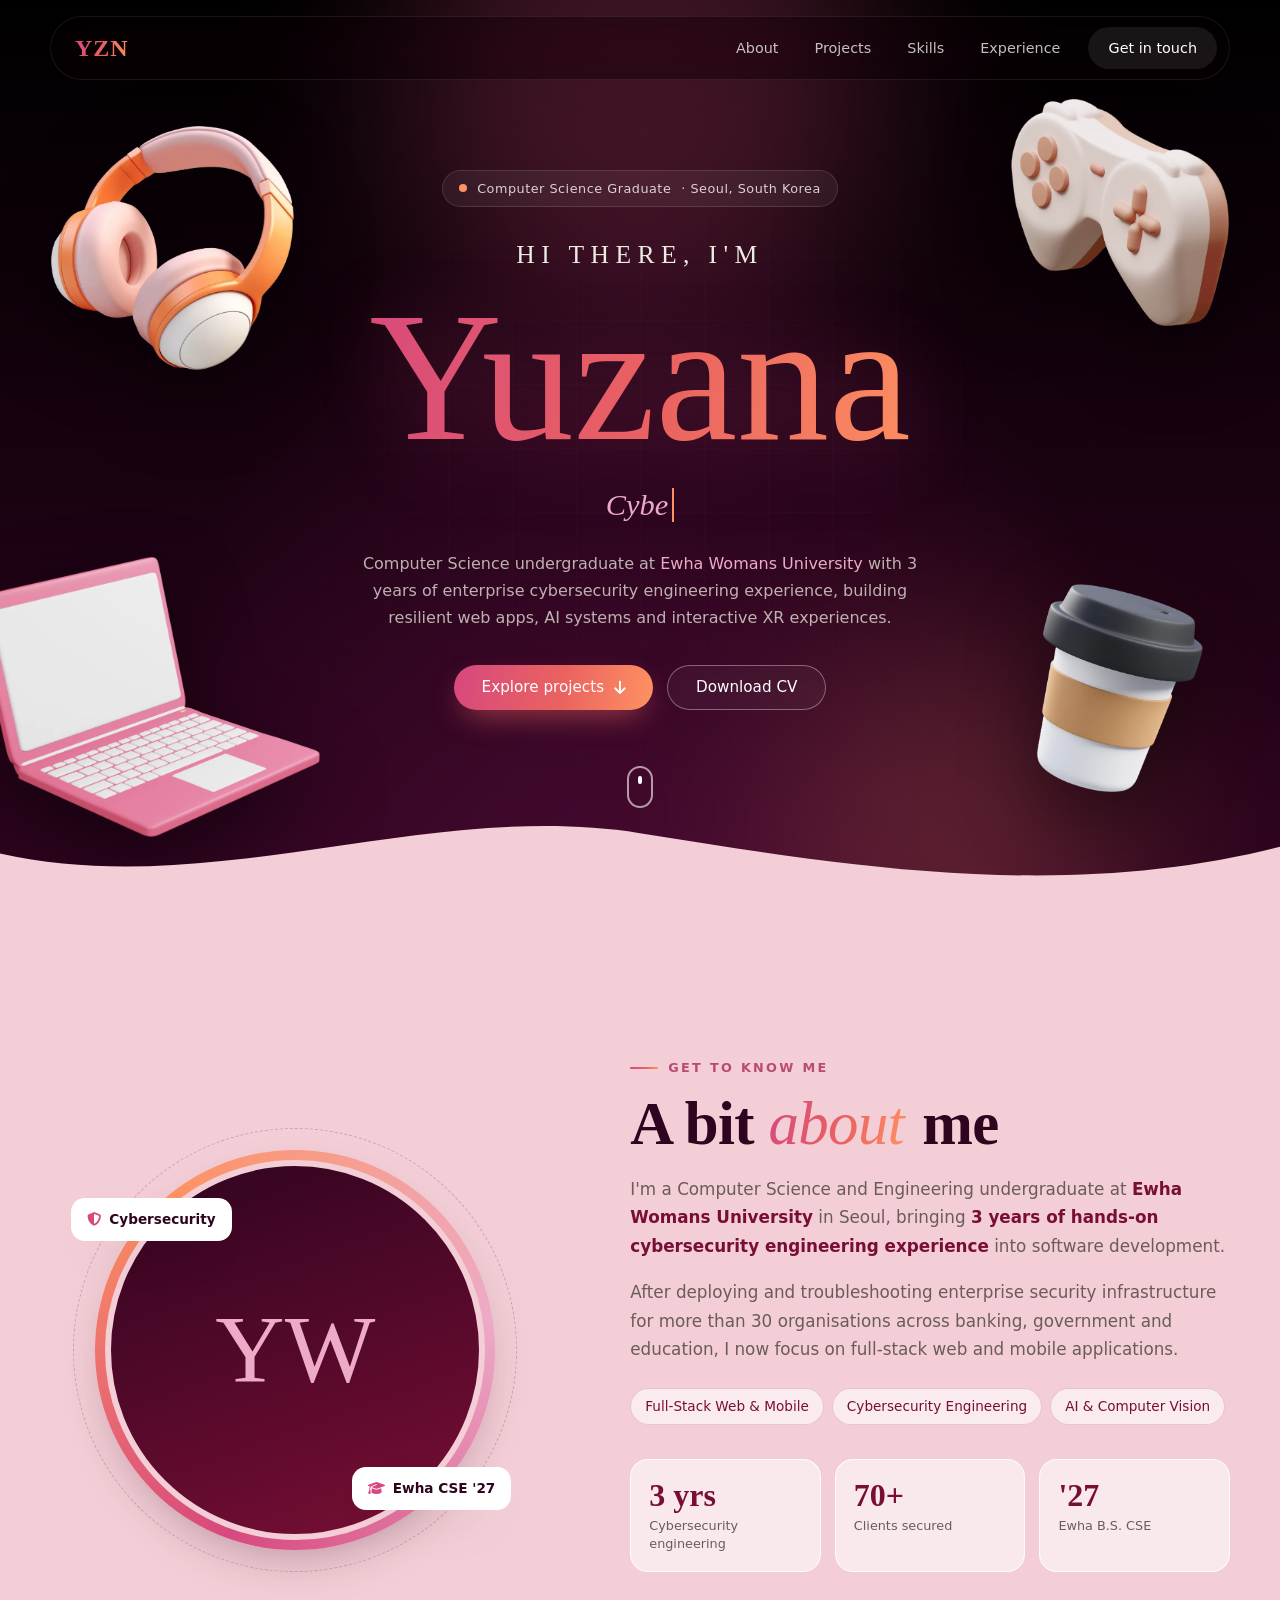
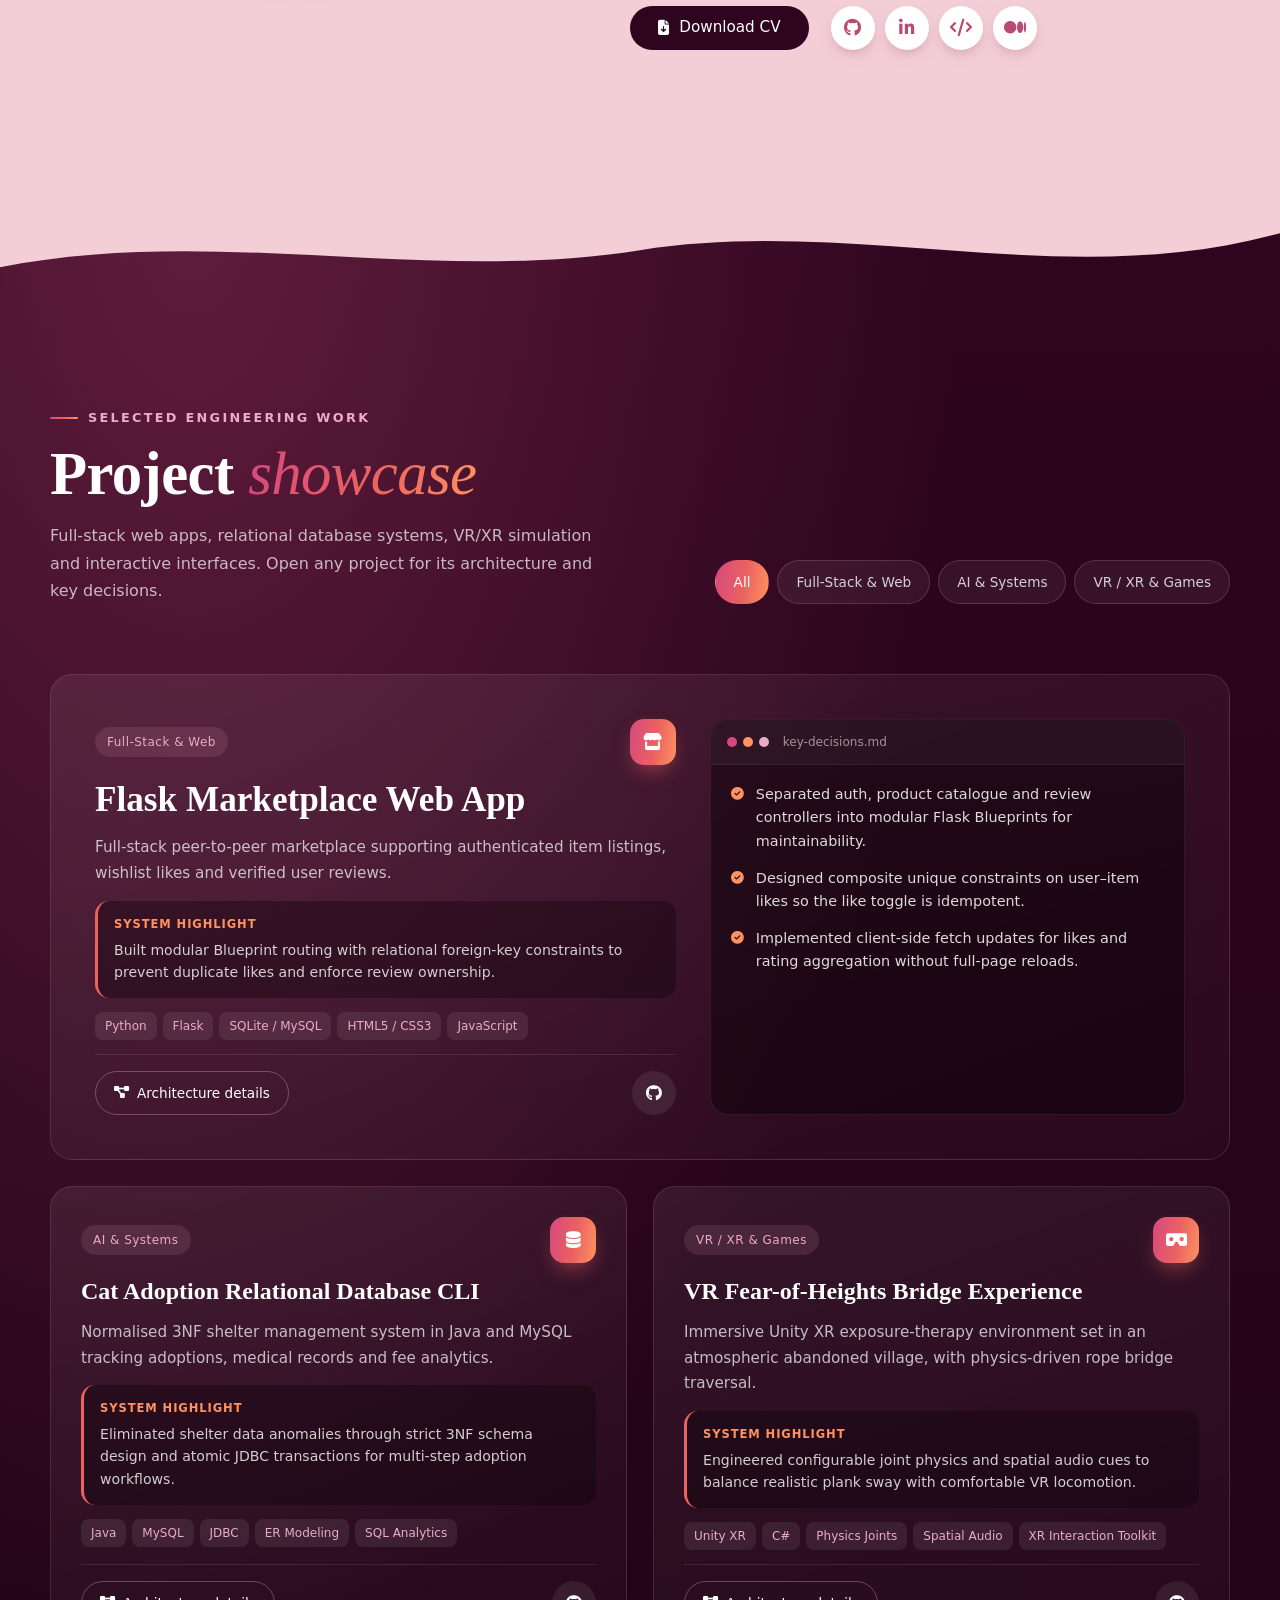
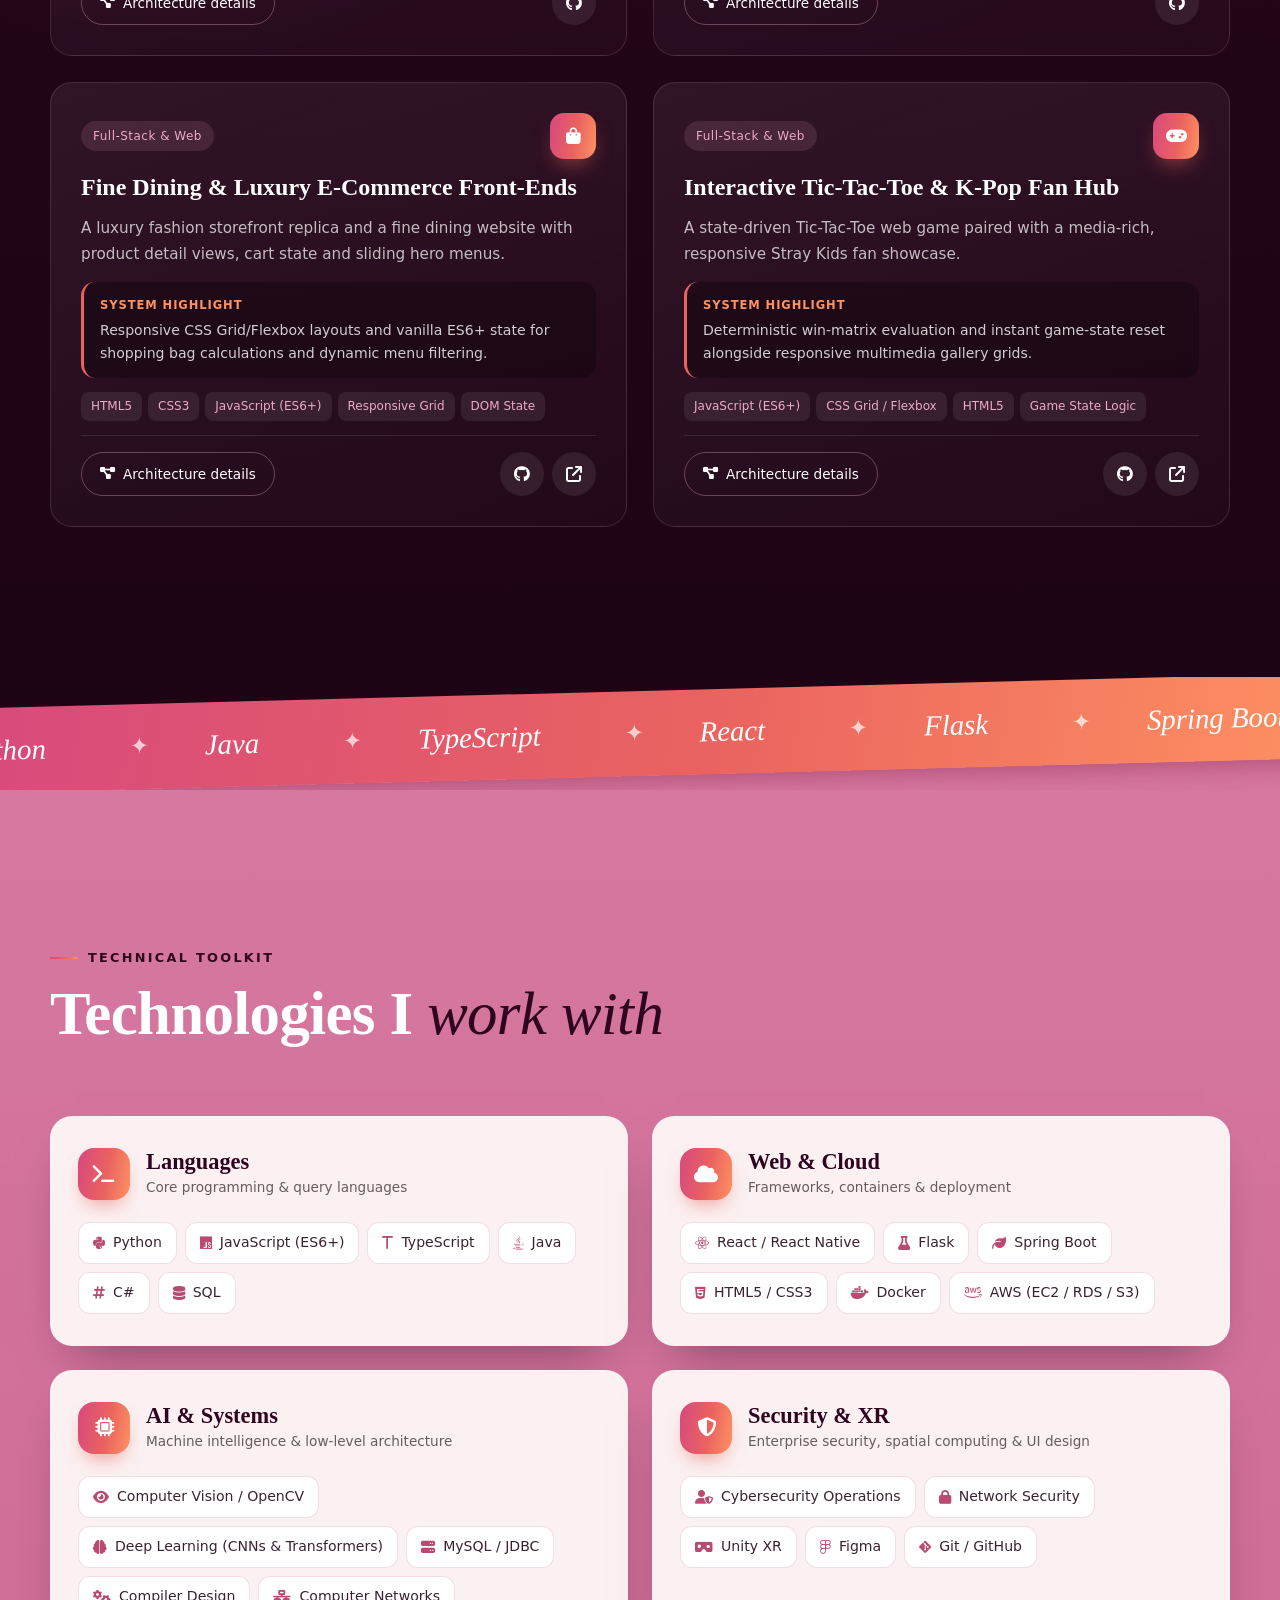
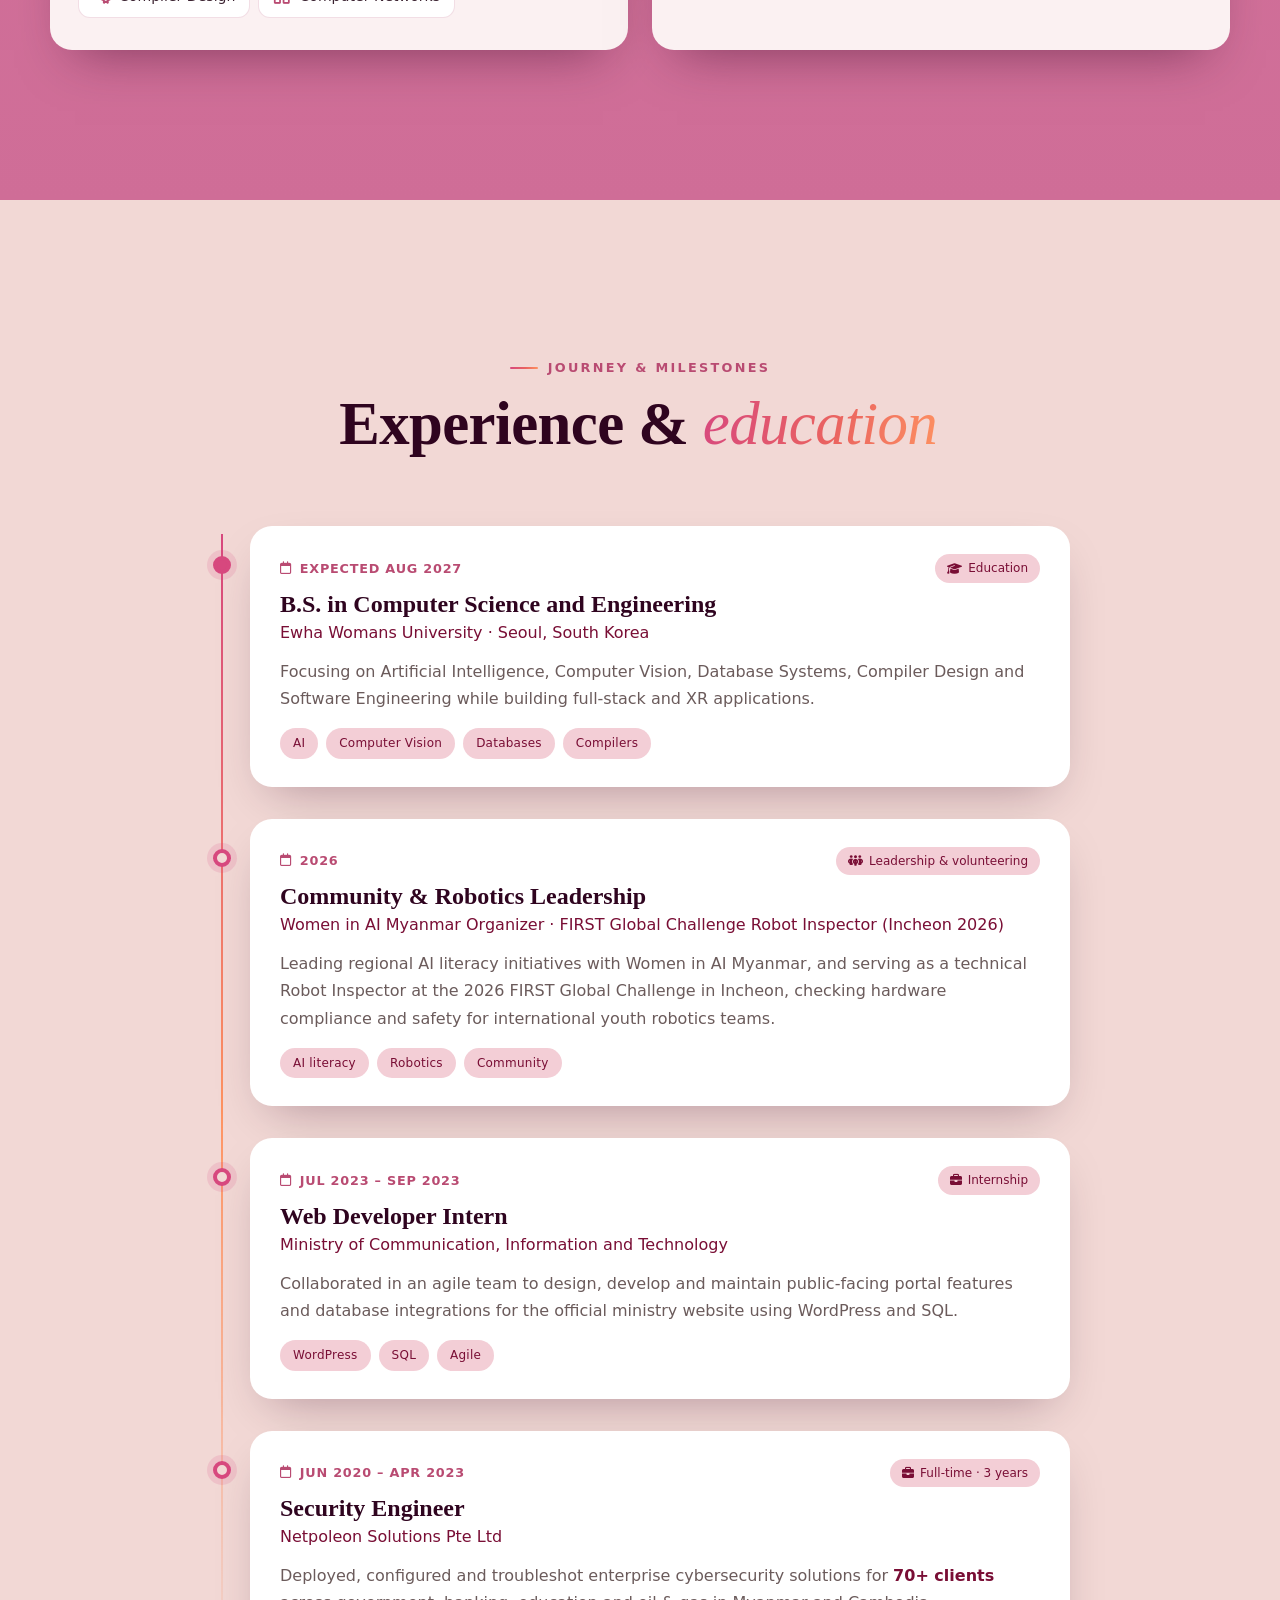
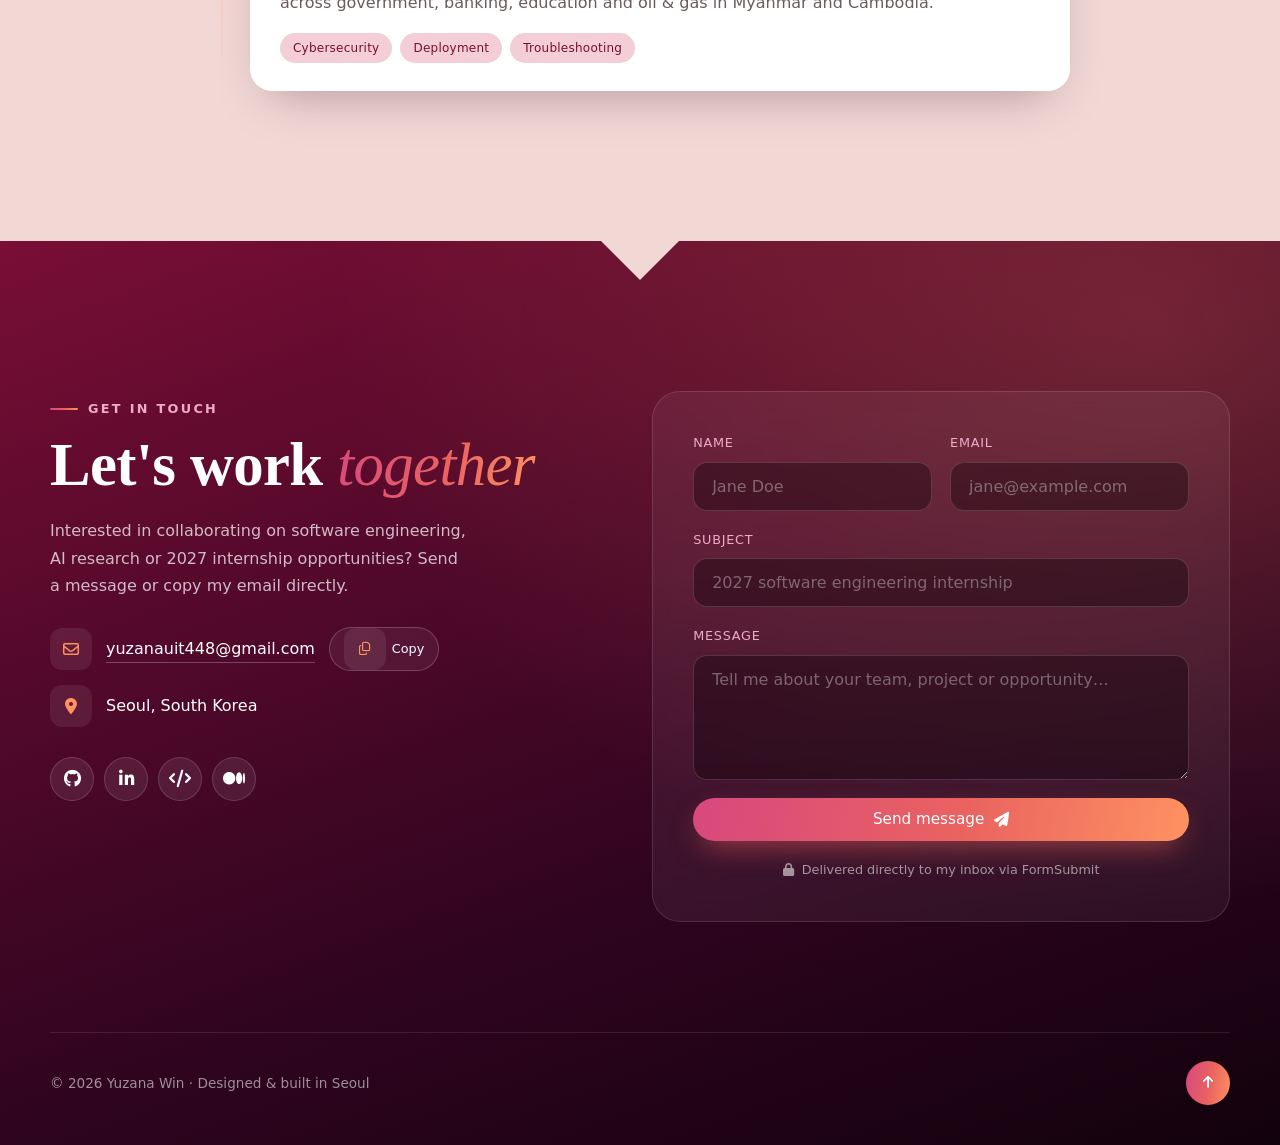
==== commit fe9edc59: "Update index.html" ====
--- a/index.html
+++ b/index.html
@@ -48,7 +48,7 @@
       <div class="obj obj--coffee" data-depth="-32" data-speed="0.16" aria-hidden="true"><img src="my_port_img/coffee.webp" alt="" /></div>
 
       <div class="hero__content">
-        <p class="hero__pill"><span class="dot"></span>Open to 2027 internships<span class="hide-sm"> · Seoul, South Korea</span></p>
+        <p class="hero__pill"><span class="dot"></span>Computer Science Graduate<span class="hide-sm"> · Seoul, South Korea</span></p>
         <p class="hero__greet">Hi there, I'm</p>
         <h1 class="hero__name">Yuzana</h1>
         <p class="hero__role">
